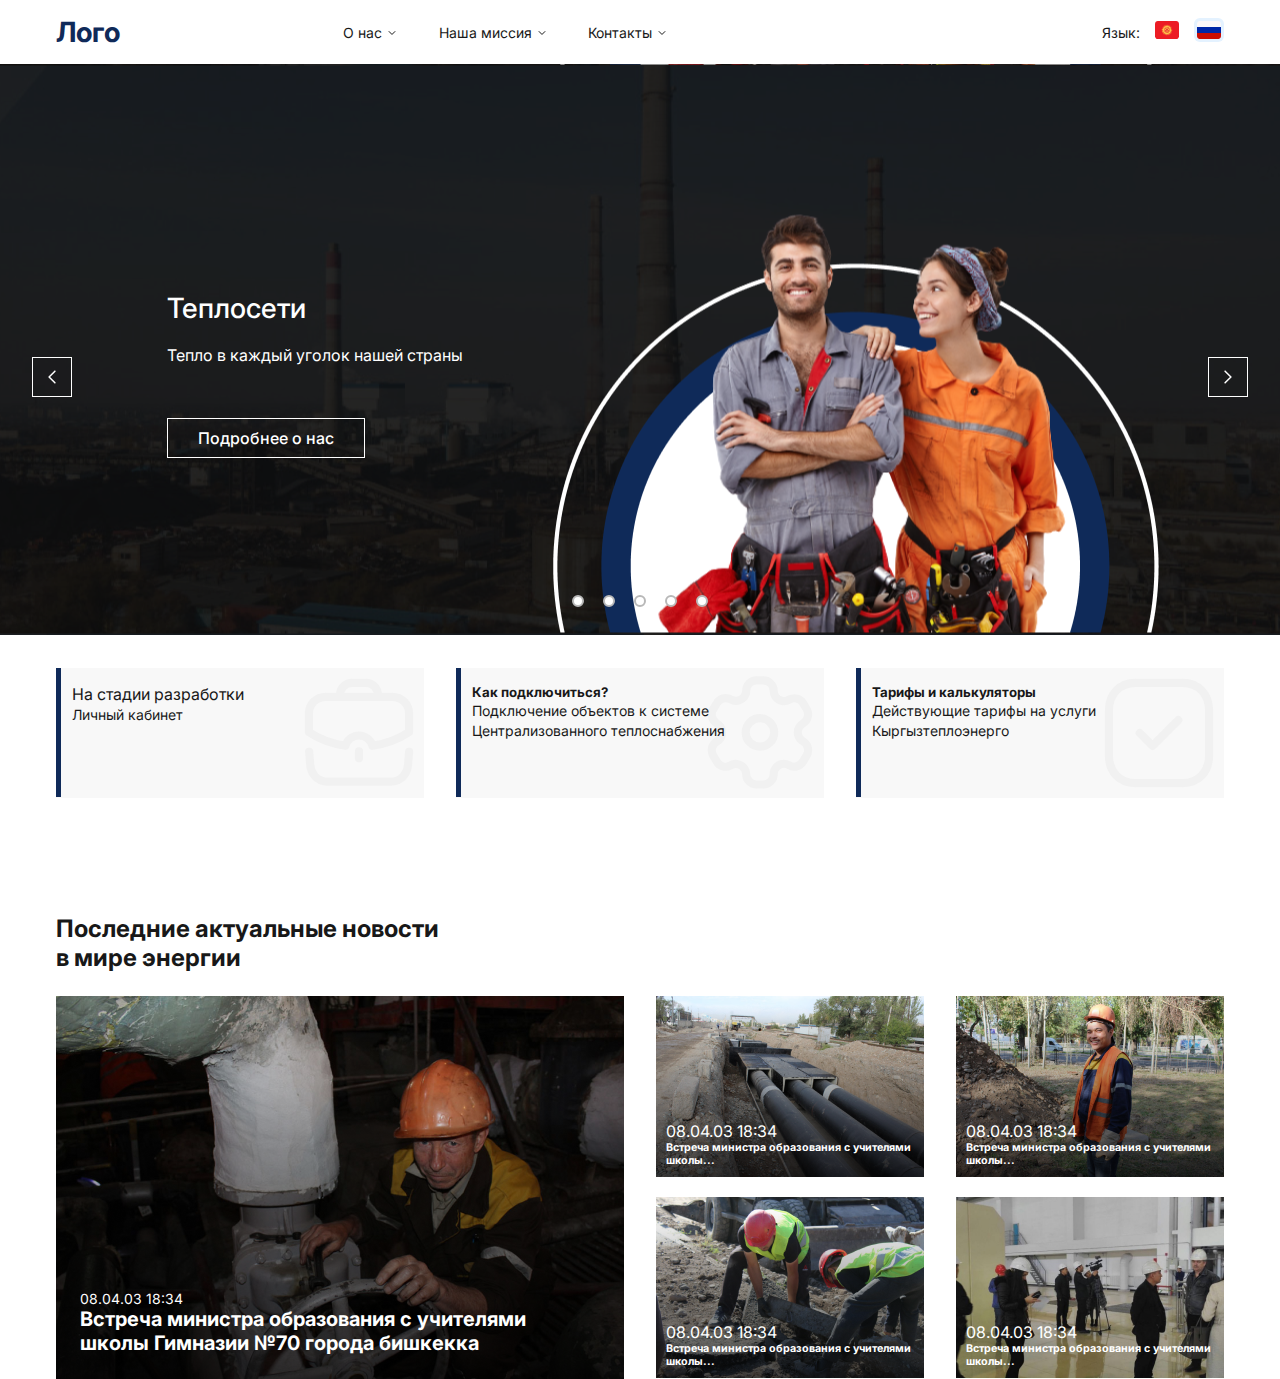
==== index.html @ a93fd265 "Beginning of workadded header,main,section." ====
<!DOCTYPE html>
<html lang="en">
  <head>
    <meta charset="UTF-8" />
    <meta http-equiv="X-UA-Compatible" content="IE=edge" />
    <meta name="viewport" content="width=device-width, initial-scale=1.0" />
    <link
      href="https://fonts.googleapis.com/css2?family=Inter:wght@400;500;700&display=swap"
      rel="stylesheet"
    />
    <link rel="stylesheet" href="css/header-main__css/style.css" />
    <link rel="stylesheet" href="css/section_css/style.css" />
    <link rel="stylesheet" href="css/news_css/style.css" />
    <link rel="stylesheet" href="css/inform_css/style.css" />
    <title>zeon project</title>
  </head>
  <body>
    <header class="header">
      <div class="container">
        <div class="header__inner">
          <div class="header__logo">Лого</div>
          <nav class="header__nav">
            <ul class="nav__ul">
              <li class="nav__link">
                <a href="#">О нас</a><img src="./img/arrow.svg" alt="arrow" />
              </li>
              <li class="nav__link">
                <a href="#">Наша миссия</a
                ><img src="./img/arrow.svg" alt="arrow" />
              </li>
              <li class="nav__link">
                <a href="#">Контакты</a
                ><img src="./img/arrow.svg" alt="arrow" />
              </li>
            </ul>
            <div class="nav__lang">
              <p>Язык:</p>
              <a href="#"><img src="./img/kg.svg" alt="ksflag" /></a>
              <a href="#"><img src="./img/ru.svg" alt="" /></a>
            </div>
          </nav>
        </div>
      </div>
    </header>
    <main class="main">
      <div class="main__banner">
        <div class="main__inner">
          <div class="main__arrow_desc">
            <div><img src="./img/arrowleft.svg" alt="" /></div>
            <div class="main__description">
              <div class="main__description_title">Теплосети</div>
              <div class="main__description_sub-title">
                Тепло в каждый уголок нашей страны
              </div>
              <div class="main__description_btn">
                <a href="#">Подробнее о нас</a>
              </div>
            </div>
          </div>
          <div><img src="./img/arrowrigth.svg" alt="" /></div>
        </div>
        <div class="main__cyrcles container">
          <div class="main__cyrles_cyrle"></div>
          <div class="main__cyrles_cyrle"></div>
          <div class="main__cyrles_cyrle"></div>
          <div class="main__cyrles_cyrle"></div>
          <div class="main__cyrles_cyrle"></div>
        </div>
      </div>
      <section class="section container">
        <div class="section__inform">
          <div class="sectiom__inform_block">
            <div class="block__border"></div>
            <div class="section__title">
              <p>На стадии разработки</p>
              <p><a href="#">Личный кабинет</a></p>
            </div>
            <img src="./img/work.svg" alt="" />
          </div>
          <div class="sectiom__inform_block">
            <div class="block__border"></div>
            <div class="section__title">
              <h5>Как подключиться?</h5>
              <p>
                <a href="#"
                  >Подключение объектов к системе Централизованного
                  теплоснабжения</a
                >
              </p>
            </div>
            <img src="./img/setting.svg" alt="" />
          </div>
          <div class="sectiom__inform_block">
            <div class="block__border"></div>
            <div class="section__title">
              <h5>Тарифы и калькуляторы</h5>
              <p>
                <a href="#">Действующие тарифы на услуги Кыргызтеплоэнерго</a>
              </p>
            </div>
            <img src="./img/square.svg" alt="" />
          </div>
        </div>
      </section>
      <section class="container">
        <p class="news__title">Последние актуальные новости в мире энергии</p>
        <div class="section__news">
          <div class="section__news__base">
            <p>08.04.03 18:34</p>
            <h6>
              Встреча министра образования с учителями школы Гимназии №70 города
              бишкекка
            </h6>
          </div>
          <div class="section__news_sub">
            <div>
              <div class="subsectioin subsectioin_one subsectioin__margin">
                <p>08.04.03 18:34</p>
                <h6>Встреча министра образования с учителями школы...</h6>
              </div>
              <div class="subsectioin subsectioin_two">
                <p>08.04.03 18:34</p>
                <h6>Встреча министра образования с учителями школы...</h6>
              </div>
            </div>

            <div>
              <div class="subsectioin subsectioin_tree subsectioin__margin">
                <p>08.04.03 18:34</p>
                <h6>Встреча министра образования с учителями школы...</h6>
              </div>
              <div class="subsectioin subsectioin_four">
                <p>08.04.03 18:34</p>
                <h6>Встреча министра образования с учителями школы...</h6>
              </div>
            </div>
          </div>
        </div>
      </section>
      <!-- <div class="inform__block container">
        <div class="inform__block_started"></div>
        <div class="inform__empty-div"></div>
        <div class="inform__block_objective">
          <div class="inform__empty-obj"></div>
        </div>
        <div class="inform__block_aboutUs">
          <div class="inform__empty-div"></div>
        </div>
        <div class="photo"></div>
      </div> -->
    </main>
  </body>
</html>
---- css/header-main__css/style.css ----
* {
  margin: 0;
  padding: 0;
  box-sizing: border-box;
}
body {
  font-family: "Inter", sans-serif;
  color: #181818;
  left: 0;
  top: 0;
  font-weight: 400;
}
.container {
  margin: 0 auto;
  max-width: 1168px;
}

/* header ================= */

.header__inner {
  height: 64px;
  display: flex;
  justify-content: space-between;
  align-items: center;
}
.header__logo {
  font-size: 28px;
  font-weight: 700;
  color: #0f2a59;
  width: 200px;
}

.header__nav {
  width: 881px;
  display: flex;
  justify-content: space-between;
}

.nav__ul {
  list-style: none;
  width: 325px;
  display: flex;
  justify-content: space-between;
  align-items: center;
}

.nav__link a {
  font-size: 14px;
  font-weight: 400;
  text-decoration: none;
  color: #181818;
}
.nav__link img {
  margin-left: 4px;
}

.nav__lang {
  width: 122px;
  display: flex;
  justify-content: space-between;
  align-items: center;
}

.nav__lang p {
  font-size: 14px;
  font-weight: 400;
}

/* main ============ */
/* .main {
  width: 100%;
  height: 568px;
} */
.main__banner {
  background-image: url(./main_img/fotka.png);
  /* width: 100%; */
  /* max-width: 1366px; */
  /* height: auto; */
  background-position: center center;
  background-color: #464646;
  /* margin: 0 auto; */
  /* background-size: cover; */
}
/* .main__banner {
  height: 567px;
} */

.main__inner {
  /* height: 567px; */
  /* margin: 227px 0 128px; */
  margin: 0 32px;
  padding: 227px 0 128px;
  display: flex;
  justify-content: space-between;
  align-items: center;
  text-align: center;
}

.main__description {
  width: 343px;
  height: 176px;
  display: flex;
  flex-direction: column;
  align-items: start;
}

.main__arrow_desc {
  width: 478px;
  display: flex;
  justify-content: space-between;
  align-items: center;
}

.main__description_title {
  font-size: 28px;
  font-weight: 500;
  color: #ffffff;
}
.main__description_sub-title {
  color: #ffffff;
  margin: 20px 0 53px;
}
.main__description_btn {
  width: 198px;
  height: 40px;
  border: 1px solid white;
  display: flex;
  align-items: center;
  justify-content: center;
}
.main__description_btn a {
  color: #ffffff;
  text-decoration: none;
  font-weight: 500;
}

.main__cyrcles {
  width: 136px;
  display: flex;
  justify-content: space-between;
  padding-bottom: 28px;
}
.main__cyrles_cyrle {
  width: 12px;
  height: 12px;
  border-radius: 50%;
  border: 2px solid #b8b8b8;
  background-color: #ffffff;
}

.main__cyrles_cyrle:hover {
  border: 2px solid #ffffff;
  background-color: #0f2a59;
}
---- css/section_css/style.css ----
.sectiom__inform_block {
  width: 368px;
  height: 130px;
  background-color: #f8f8f8;
  display: flex;
  justify-content: space-between;
}

.section__inform {
  position: relative;
  margin-top: 33px;
  display: flex;
  justify-content: space-between;
  flex-wrap: wrap;
  /* position: relative; */
}
.section__title {
  width: 331px;
  padding: 16px 0 0 16px;
  position: absolute;
}

.section__inform a {
  /* position: absolute; */
  text-decoration: none;
  color: #181818;
  font-size: 14px;
}

.block__border {
  width: 5px;
  height: 129px;
  background-color: #0f2a59;
}
.block__border:hover {
  background-color: #ebebeb;
}
---- css/news_css/style.css ----
.section__news {
  display: flex;
}
.section__news__base {
  width: 568px;
  height: 383px;
  background-image: url(../section_css/section_img/caskanews.png);
  color: #ffffff;
  display: flex;
  flex-direction: column;
  justify-content: end;
  padding: 0 0 24px 24px;
}

.section__news__base p {
  font-size: 14px;
}
.section__news__base h6 {
  width: 461px;
  font-size: 20px;
  font-weight: 700;
}

.section__news_sub {
  margin-left: 32px;
  width: 568px;
  height: 383px;
  display: flex;
  justify-content: space-between;
}

.subsectioin {
  width: 268px;
  height: 181px;
  color: #ffffff;
  display: flex;
  flex-direction: column;
  justify-content: end;
  padding: 0 0 10px 10px;
}

.subsectioin__margin {
  margin-bottom: 20px;
}

.news__title {
  max-width: 400px;
  margin: 116px 0 24px;
  font-size: 24px;
  font-weight: 700;
}

.subsectioin_one {
  background-image: url(../section_css/section_img/trubannews.png);
  width: 268px;
  height: 181px;
}

.subsectioin_two {
  background-image: url(../section_css/section_img/krasnayakaska.png);
  width: 268px;
  height: 181px;
}
.subsectioin_tree {
  background-image: url(../section_css/section_img/jiletnews.png);
  width: 268px;
  height: 181px;
}
.subsectioin_four {
  background-image: url(../section_css/section_img/belayakaska.png);
  width: 268px;
  height: 181px;
}
---- css/inform_css/style.css ----
/* .inform__empty-div {
  width: 268px;
  height: 480px;
  background-color: #fafafa;
}
.inform__empty-obj {
  width: 368px;
  height: 480px;
  background-color: #fafafa;
} */
.inform__block_started {
  display: flex;
  background-image: url(../inform_css/inform_img/nature.png);
  background-repeat: no-repeat;
  width: 100%;
  height: 480px;
}

.inform__empty-div {
  background-image: url(../inform_css/inform_img/emptydiv1.png);
  width: 268px;
  height: 480px;
}
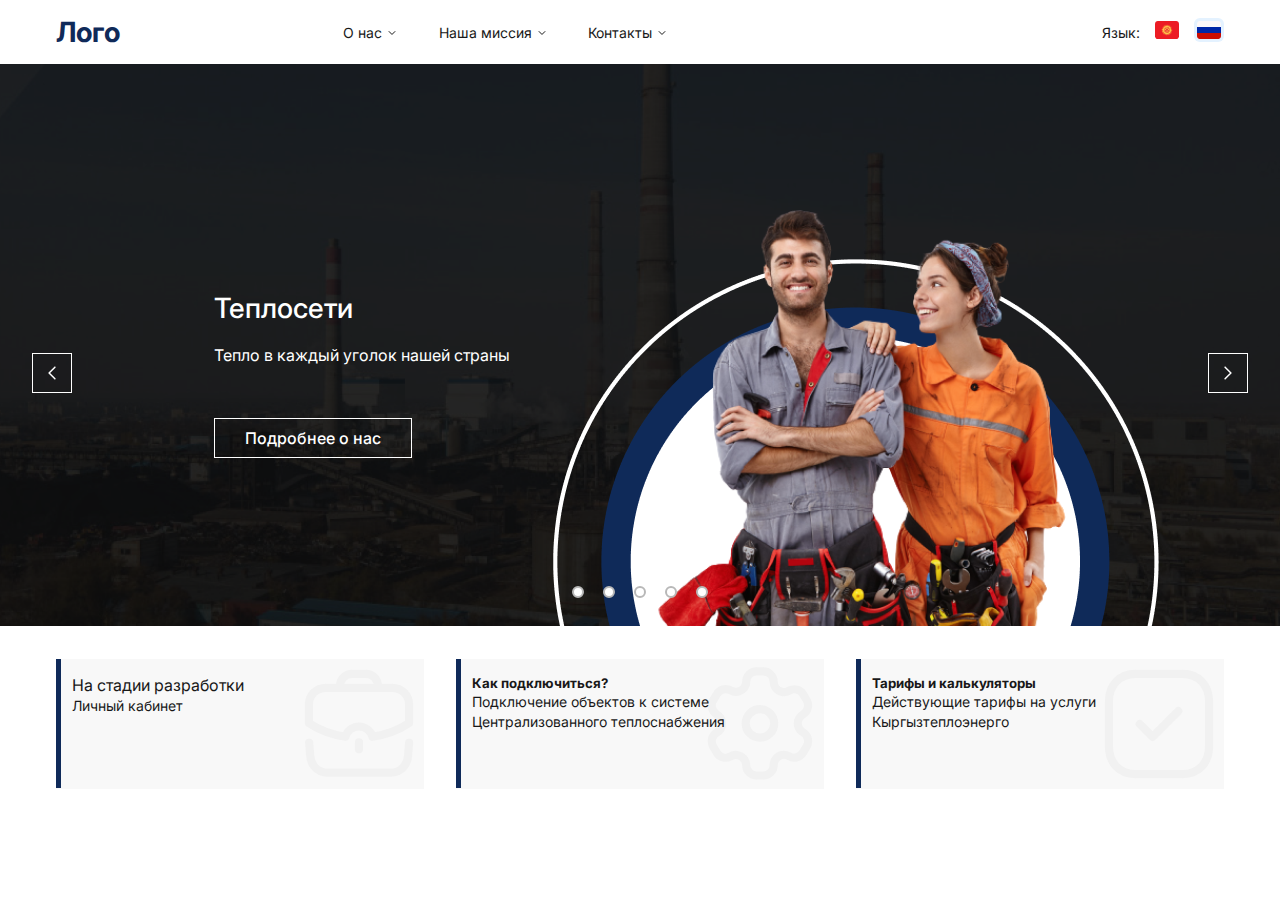
==== commit ecf0ea43: "added footer" ====
--- a/index.html
+++ b/index.html
@@ -12,6 +12,8 @@
     <link rel="stylesheet" href="css/section_css/style.css" />
     <link rel="stylesheet" href="css/news_css/style.css" />
     <link rel="stylesheet" href="css/inform_css/style.css" />
+    <link rel="stylesheet" href="css/footer_css/style.css" />
+    <link rel="stylesheet" href="css/new-page_css/style.css" />
     <title>zeon project</title>
   </head>
   <body>
@@ -22,14 +24,15 @@
           <nav class="header__nav">
             <ul class="nav__ul">
               <li class="nav__link">
-                <a href="#">О нас</a><img src="./img/arrow.svg" alt="arrow" />
-              </li>
-              <li class="nav__link">
-                <a href="#">Наша миссия</a
+                <a href="#aboutUs">О нас</a
                 ><img src="./img/arrow.svg" alt="arrow" />
               </li>
               <li class="nav__link">
-                <a href="#">Контакты</a
+                <a href="#missia">Наша миссия</a
+                ><img src="./img/arrow.svg" alt="arrow" />
+              </li>
+              <li class="nav__link">
+                <a href="#contacts">Контакты</a
                 ><img src="./img/arrow.svg" alt="arrow" />
               </li>
             </ul>
@@ -39,6 +42,7 @@
               <a href="#"><img src="./img/ru.svg" alt="" /></a>
             </div>
           </nav>
+          <div class="burger__menu">X</div>
         </div>
       </div>
     </header>
@@ -46,18 +50,23 @@
       <div class="main__banner">
         <div class="main__inner">
           <div class="main__arrow_desc">
-            <div><img src="./img/arrowleft.svg" alt="" /></div>
+            <div>
+              <img class="main__arrow" src="./img/arrowleft.svg" alt="" />
+            </div>
             <div class="main__description">
               <div class="main__description_title">Теплосети</div>
               <div class="main__description_sub-title">
                 Тепло в каждый уголок нашей страны
               </div>
+
               <div class="main__description_btn">
                 <a href="#">Подробнее о нас</a>
               </div>
             </div>
           </div>
-          <div><img src="./img/arrowrigth.svg" alt="" /></div>
+          <div>
+            <img class="main__arrow" src="./img/arrowrigth.svg" alt="" />
+          </div>
         </div>
         <div class="main__cyrcles container">
           <div class="main__cyrles_cyrle"></div>
@@ -102,7 +111,7 @@
           </div>
         </div>
       </section>
-      <section class="container">
+      <section style="display: none" class="container">
         <p class="news__title">Последние актуальные новости в мире энергии</p>
         <div class="section__news">
           <div class="section__news__base">
@@ -137,17 +146,254 @@
           </div>
         </div>
       </section>
-      <!-- <div class="inform__block container">
-        <div class="inform__block_started"></div>
-        <div class="inform__empty-div"></div>
-        <div class="inform__block_objective">
+      <div style="display: none" class="inform__block container">
+        <div class="inform__block_one">
+          <div class="inform__block_started">
+            <div class="inform__block_desc">
+              <div id="aboutUs" class="inform__block_desc-title">
+                Как мы начинали?
+              </div>
+              <div class="inform__block_desc-p">
+                Методологический подход к экологии как к науке позволяет
+                выделить предмет, задачи и методы исследований. Объекты
+                исследования экологии — в основном, системы выше уровня
+                отдельных организмов: популяции, биоценозы, экосистемы, а также
+                вся биосфера. Предмет изучения — организация и функционирование
+                таких систем. Главная задача прикладной экологии —
+              </div>
+              <div class="inform__block_desc-btn">Подробнее о нас</div>
+            </div>
+          </div>
+          <div class="inform__empty-div"></div>
+        </div>
+        <div class="inform__block_two">
           <div class="inform__empty-obj"></div>
-        </div>
-        <div class="inform__block_aboutUs">
+          <div class="inform__block_objective">
+            <div class="inform__block_desc inform__block_desc_left">
+              <div id="missia" class="inform__block_desc-title">
+                Наша дальнейшая цель и будущее
+              </div>
+              <div class="inform__block_desc-p">
+                Методологический подход к экологии как к науке позволяет
+                выделить предмет, задачи и методы исследований. Объекты
+                исследования экологии — в основном, системы выше уровня
+                отдельных организмов: популяции, биоценозы, экосистемы, а также
+                вся биосфера. Предмет изучения — организация и функционирование
+                таких систем. Главная задача прикладной экологии —
+              </div>
+              <div class="inform__block_desc-btn">Подробнее о нас</div>
+            </div>
+          </div>
+        </div>
+        <div class="inform__block_tree">
+          <div class="inform__block_aboutUs">
+            <div class="inform__block_desc">
+              <div class="inform__block_desc-title">Кто мы?</div>
+              <div class="inform__block_desc-p">
+                Методологический подход к экологии как к науке позволяет
+                выделить предмет, задачи и методы исследований. Объекты
+                исследования экологии — в основном, системы выше уровня
+                отдельных организмов: популяции, биоценозы, экосистемы, а также
+                вся биосфера. Предмет изучения — организация и функционирование
+                таких систем. Главная задача прикладной экологии —
+              </div>
+              <div class="inform__block_desc-btn">Подробнее о нас</div>
+            </div>
+          </div>
           <div class="inform__empty-div"></div>
         </div>
-        <div class="photo"></div>
-      </div> -->
+      </div>
     </main>
+    <footer style="display: none" class="footer">
+      <div class="pre__footer container">
+        <span>Как с нами связаться</span>
+        <span>Социальные сети</span>
+      </div>
+
+      <div class="footer__main">
+        <div class="footer__inform container">
+          <div id="contacts" class="footer__contacts">
+            <h4>Наши контакты</h4>
+            <div class="footer__contacts_phone">
+              <img src="./css/footer_css/phone.svg" alt="phone" />
+              <a href="tel:+996777445566">+996 777 44 55 66</a>
+            </div>
+            <div class="footer__contacts_phone">
+              <img src="./css/footer_css/phone.svg" alt="phone" />
+              <a href="tel:+996777445566">+996 777 44 55 66</a>
+            </div>
+            <div class="footer__contacts_phone">
+              <img src="./css/footer_css/phone.svg" alt="phone" />
+              <a href="tel:+996777445566">+996 777 44 55 66</a>
+            </div>
+            <hr />
+            <div class="footer__contacts_phone">
+              <img src="./css/footer_css/facebook.svg" alt="facebook" />
+              <a href="https://www.facebook.com/">Facebook</a>
+            </div>
+            <div class="footer__contacts_phone">
+              <img src="./css/footer_css/whatsapp.png" alt="facebook" />
+              <a href="https://www.instagram.com">Instagram</a>
+            </div>
+            <div class="footer__contacts_phone">
+              <img src="./css/footer_css/youtube.svg" alt="youtube" />
+              <a href="https://www.youtube.com/">Youtube</a>
+            </div>
+            <hr />
+            <div class="footer__contacts_phone">
+              <img src="./css/footer_css/mapaddress.svg" alt="map" />
+              <a
+                href="https://yandex.ru/maps/10309/bishkek/?ll=74.603710%2C42.876366&z=12"
+                >г.Бишкек, пр.Чуй</a
+              >
+            </div>
+          </div>
+          <div class="footer__map">
+            <img src="./css/footer_css/map.png" alt="map" />
+          </div>
+        </div>
+        <hr style="margin-top: 40px" class="container" />
+      </div>
+    </footer>
+
+    <div class="new__page" style="display: none">
+      <header class="header">
+        <div class="container">
+          <div class="header__inner">
+            <div class="header__logo">Лого</div>
+            <nav class="header__nav">
+              <ul class="nav__ul">
+                <li class="nav__link">
+                  <a href="#">О нас</a><img src="./img/arrow.svg" alt="arrow" />
+                </li>
+                <li class="nav__link">
+                  <a href="#">Наша миссия</a
+                  ><img src="./img/arrow.svg" alt="arrow" />
+                </li>
+                <li class="nav__link">
+                  <a href="#">Контакты</a
+                  ><img src="./img/arrow.svg" alt="arrow" />
+                </li>
+              </ul>
+              <div class="nav__lang">
+                <p>Язык:</p>
+                <a href="#"><img src="./img/kg.svg" alt="ksflag" /></a>
+                <a href="#"><img src="./img/ru.svg" alt="" /></a>
+              </div>
+            </nav>
+          </div>
+        </div>
+      </header>
+      <div class="main__page">
+        <div class="container">
+          <div class="main__page_title">Название страницы</div>
+          <p>
+            Josh Frydenberg was elected to the Australian Parliament in 2010 as
+            the Member for Kooyong. He is the seventh person since Federation to
+            hold this seat. Josh Frydenberg was elected to the Australian
+            Parliament in 2010 as the Member for Kooyong. He is the seventh
+            person since Federation to hold this seat. Josh Frydenberg was
+            elected to the Australian Parliament in 2010 as the Member for
+            Kooyong. He is the seventh person since Federation to hold this
+            seat. Josh Frydenberg was elected to the Australian Parliament in
+            2010 as the Member for Kooyong. He is the seventh person since
+            Federation to hold this seat. Josh Frydenberg was elected to the
+            Australian Parliament in 2010 as the Member for Kooyong. He is the
+            seventh person since Federation to hold this seat. Josh Frydenberg
+            was elected to the Australian Parliament in 2010 as the Member for
+            Kooyong. He is the seventh person since Federation to hold this
+            seat. Josh Frydenberg was elected to the Australian Parliament in
+            2010 as the Member for Kooyong. He is the seventh person since
+            Federation to hold this seat. Josh Frydenberg was elected to the
+            Australian Parliament in 2010 as the Member for Kooyong. He is the
+            seventh person since Federation to hold this seat. Josh Frydenberg
+            was elected to the Australian Parliament in 2010 as the Member for
+            Kooyong. He is the seventh person since Federation to hold this
+            seat. Josh Frydenberg was elected to the Australian Parliament in
+            2010 as the Member for Kooyong. He is the seventh person since
+            Federation to hold this seat. Josh Frydenberg was elected to the
+            Australian Parliament in 2010 as the Member for Kooyong. He is the
+            seventh person since Federation to hold this seat. Josh Frydenberg
+            was elected to the Australian Parliament in 2010 as the Member for
+            Kooyong. He is the seventh person since Federation to hold this
+            seat. Josh Frydenberg was elected to the Australian Parliament in
+            2010 as the Member for Kooyong. He is the seventh person since
+            Federation to hold this seat. Josh Frydenberg was elected to the
+            Australian Parliament in 2010 as the Member for Kooyong. He is the
+            seventh person since Federation to hold this seat. Josh Frydenberg
+            was elected to the Australian Parliament in 2010 as the Member for
+            Kooyong. He is the seventh person since Federation to hold this
+            seat. Josh Frydenberg was elected to the Australian Parliament in
+            2010 as the Member for Kooyong. He is the seventh person since
+            Federation to hold this seat. Josh Frydenberg was elected to the
+            Australian Parliament in 2010 as the Member for Kooyong. He is the
+            seventh person since Federation to hold this seat. Josh Frydenberg
+            was elected to the Australian Parliament in 2010 as the Member for
+            Kooyong. He is the seventh person since Federation to hold this
+            seat. Josh Frydenberg was elected to the Australian Parliament in
+            2010 as the Member for Kooyong. He is the seventh person since
+            Federation to hold this seat. Josh Frydenberg was elected to the
+            Australian Parliament in 2010 as the Member for Kooyong. He is the
+            seventh person since Federation to hold this seat. Josh Frydenberg
+            was elected to the Australian Parliament in 2010 as the Member for
+            Kooyong. He is the seventh person since Federation to hold this
+            seat. Josh Frydenberg was elected to the Australian Parliament in
+            2010 as the Member for Kooyong. He is the seventh person since
+            Federation to hold this seat. Josh Frydenberg was elected to the
+            Australian Parliament in 2010 as the Member for Kooyong. He is the
+            seventh person since Federation to hold this seat. Josh Frydenberg
+            was elected to the Australian Parliament in 2010 as the Member for
+            Kooyong. He is the seventh person since Federation to hold this
+            seat.
+          </p>
+        </div>
+      </div>
+      <footer class="footer">
+        <div class="footer__main">
+          <div class="footer__inform container">
+            <div class="footer__contacts">
+              <h4>Наши контакты</h4>
+              <div class="footer__contacts_phone">
+                <img src="./css/footer_css/phone.svg" alt="phone" />
+                <a href="tel:+996777445566">+996 777 44 55 66</a>
+              </div>
+              <div class="footer__contacts_phone">
+                <img src="./css/footer_css/phone.svg" alt="phone" />
+                <a href="tel:+996777445566">+996 777 44 55 66</a>
+              </div>
+              <div class="footer__contacts_phone">
+                <img src="./css/footer_css/phone.svg" alt="phone" />
+                <a href="tel:+996777445566">+996 777 44 55 66</a>
+              </div>
+              <hr />
+              <div class="footer__contacts_phone">
+                <img src="./css/footer_css/facebook.svg" alt="facebook" />
+                <a href="https://www.facebook.com/">Facebook</a>
+              </div>
+              <div class="footer__contacts_phone">
+                <img src="./css/footer_css/whatsapp.png" alt="facebook" />
+                <a href="https://www.instagram.com">Instagram</a>
+              </div>
+              <div class="footer__contacts_phone">
+                <img src="./css/footer_css/youtube.svg" alt="youtube" />
+                <a href="https://www.youtube.com/">Youtube</a>
+              </div>
+              <hr />
+              <div class="footer__contacts_phone">
+                <img src="./css/footer_css/mapaddress.svg" alt="map" />
+                <a
+                  href="https://yandex.ru/maps/10309/bishkek/?ll=74.603710%2C42.876366&z=12"
+                  >г.Бишкек, пр.Чуй</a
+                >
+              </div>
+            </div>
+            <div class="footer__map">
+              <img src="./css/footer_css/map.png" alt="map" />
+            </div>
+          </div>
+          <hr style="margin-top: 40px" class="container" />
+        </div>
+      </footer>
+    </div>
   </body>
 </html>
--- a/css/header-main__css/style.css
+++ b/css/header-main__css/style.css
@@ -14,6 +14,22 @@
   margin: 0 auto;
   max-width: 1168px;
 }
+@media (max-width: 1200px) {
+  .container {
+    max-width: 1000px;
+  }
+}
+
+@media (max-width: 1100px) {
+  .container {
+    max-width: 900px;
+  }
+}
+@media (max-width: 900px) {
+  .container {
+    max-width: 760px;
+  }
+}
 
 /* header ================= */
 
@@ -35,7 +51,19 @@
   display: flex;
   justify-content: space-between;
 }
-
+@media (max-width: 570px) {
+  .header__nav {
+    display: none;
+  }
+}
+.burger__menu {
+  display: none;
+}
+@media (max-width: 570px) {
+  .burger__menu {
+    display: block;
+  }
+}
 .nav__ul {
   list-style: none;
   width: 325px;
@@ -50,6 +78,12 @@
   text-decoration: none;
   color: #181818;
 }
+
+.nav__link :hover {
+  color: #000000;
+  opacity: 0.7;
+  transition: 0.5s;
+}
 .nav__link img {
   margin-left: 4px;
 }
@@ -66,28 +100,22 @@
   font-weight: 400;
 }
 
-/* main ============ */
-/* .main {
-  width: 100%;
-  height: 568px;
-} */
 .main__banner {
   background-image: url(./main_img/fotka.png);
-  /* width: 100%; */
-  /* max-width: 1366px; */
-  /* height: auto; */
   background-position: center center;
   background-color: #464646;
-  /* margin: 0 auto; */
-  /* background-size: cover; */
-}
-/* .main__banner {
-  height: 567px;
-} */
+}
+@media (max-width: 700px) {
+  .main__banner {
+    max-width: 750px;
+    background-position: 75% 0;
+  }
+  .main__arrow {
+    display: none;
+  }
+}
 
 .main__inner {
-  /* height: 567px; */
-  /* margin: 227px 0 128px; */
   margin: 0 32px;
   padding: 227px 0 128px;
   display: flex;
@@ -97,8 +125,8 @@
 }
 
 .main__description {
-  width: 343px;
-  height: 176px;
+  max-width: 343px;
+  max-height: 176px;
   display: flex;
   flex-direction: column;
   align-items: start;
@@ -109,6 +137,18 @@
   display: flex;
   justify-content: space-between;
   align-items: center;
+}
+@media (max-width: 700px) {
+  .main__description {
+    background-color: rgba(248, 199, 199, 0.154);
+  }
+  .main__inner {
+    /* padding: 277px 350px 0 0; */
+    /* padding: 0; */
+  }
+  .main__arrow_desc {
+    width: 100%;
+  }
 }
 
 .main__description_title {
@@ -128,10 +168,20 @@
   align-items: center;
   justify-content: center;
 }
+.main__description_btn:hover {
+  background-color: rgb(67, 64, 64);
+  transition: 0.7s;
+  /* opacity: 0.5; */
+}
 .main__description_btn a {
   color: #ffffff;
   text-decoration: none;
   font-weight: 500;
+}
+
+.main__arrow:hover {
+  background-color: rgb(67, 64, 64);
+  transition: 0.7s;
 }
 
 .main__cyrcles {
--- a/css/section_css/style.css
+++ b/css/section_css/style.css
@@ -11,17 +11,29 @@
   margin-top: 33px;
   display: flex;
   justify-content: space-between;
-  flex-wrap: wrap;
-  /* position: relative; */
+}
+@media (max-width: 1000px) {
+  .section__inform {
+    display: flex;
+    justify-content: space-evenly;
+    flex-wrap: wrap;
+  }
+  .sectiom__inform_block {
+    margin-bottom: 20px;
+  }
 }
 .section__title {
   width: 331px;
   padding: 16px 0 0 16px;
   position: absolute;
 }
+@media (max-width: 400px) {
+  .section__title {
+    max-width: 320px;
+  }
+}
 
 .section__inform a {
-  /* position: absolute; */
   text-decoration: none;
   color: #181818;
   font-size: 14px;
--- a/css/inform_css/style.css
+++ b/css/inform_css/style.css
@@ -1,23 +1,87 @@
-/* .inform__empty-div {
-  width: 268px;
-  height: 480px;
-  background-color: #fafafa;
+.inform__block_one,
+.inform__block_two,
+.inform__block_tree {
+  max-width: 1168px;
+  display: flex;
+  position: relative;
 }
-.inform__empty-obj {
-  width: 368px;
-  height: 480px;
-  background-color: #fafafa;
-} */
+.inform__block_one {
+  margin-top: 72px;
+}
+.inform__block_two {
+  margin: 48px 0;
+}
 .inform__block_started {
-  display: flex;
   background-image: url(../inform_css/inform_img/nature.png);
   background-repeat: no-repeat;
-  width: 100%;
+  width: 900px;
   height: 480px;
 }
-
+.inform__block_objective {
+  background-image: url(../inform_css/inform_img/objective.png);
+  background-repeat: no-repeat;
+  width: 800px;
+  height: 480px;
+}
+.inform__block_aboutUs {
+  background-image: url(../inform_css/inform_img/aboutus.png);
+  background-repeat: no-repeat;
+  width: 900px;
+  height: 480px;
+}
 .inform__empty-div {
   background-image: url(../inform_css/inform_img/emptydiv1.png);
   width: 268px;
   height: 480px;
 }
+.inform__empty-obj {
+  width: 368px;
+  height: 480px;
+  background-image: url(../inform_css/inform_img/emptydiv2.png);
+}
+.inform__block_desc {
+  width: 540px;
+  height: 365px;
+  background-color: #fff;
+  position: absolute;
+  right: 0;
+  top: 0;
+  margin: 64px;
+}
+
+.inform__block_desc_left {
+  position: absolute;
+  top: 0;
+  left: 0;
+  margin: 64px;
+}
+.inform__block_desc {
+  padding: 48px 0 0 48px;
+}
+
+.inform__block_desc-title {
+  width: 335px;
+  font-size: 28px;
+  font-weight: 700;
+}
+.inform__block_desc-p {
+  color: #b6b6b6;
+  font-size: 14px;
+  max-width: 444px;
+  margin: 10px 0 20px;
+}
+
+.inform__block_desc-btn {
+  width: 260px;
+  height: 40px;
+  border: 1px solid;
+  font-weight: 500;
+  font-size: 14px;
+  display: flex;
+  justify-content: center;
+  align-items: center;
+}
+.inform__block_desc-btn:hover {
+  background-color: rgb(98, 95, 95);
+  transition: 0.7s;
+}
--- a/css/footer_css/style.css
+++ b/css/footer_css/style.css
@@ -0,0 +1,40 @@
+.footer__main {
+  background-color: #181818;
+  padding: 80px 0 40px;
+  margin-top: 16px;
+}
+.footer__inform {
+  display: flex;
+  justify-content: space-between;
+}
+.footer__contacts {
+  width: 200px;
+  height: 321px;
+}
+.footer__contacts h4 {
+  font-size: 24px;
+  color: #ffffff;
+}
+
+.footer__contacts_phone {
+  margin: 16px 0;
+}
+.footer__contacts_phone a {
+  margin-left: 15px;
+  color: #ffffff;
+}
+.footer__contacts_phone a:hover {
+  color: #e3da39;
+  font-weight: 700;
+}
+
+.footer__map {
+  max-width: 869px;
+}
+.pre__footer span {
+  margin-right: 35px;
+  font-weight: 700;
+}
+.pre__footer {
+  margin-top: 32px;
+}
--- a/css/new-page_css/style.css
+++ b/css/new-page_css/style.css
@@ -0,0 +1,13 @@
+.main__page {
+  margin-top: 32px;
+}
+.main__page p {
+  max-width: 868px;
+  color: #7f8d97;
+  font-size: 14px;
+  margin: 16px 0 93px;
+}
+.main__page_title {
+  font-weight: 700;
+  font-size: 32px;
+}
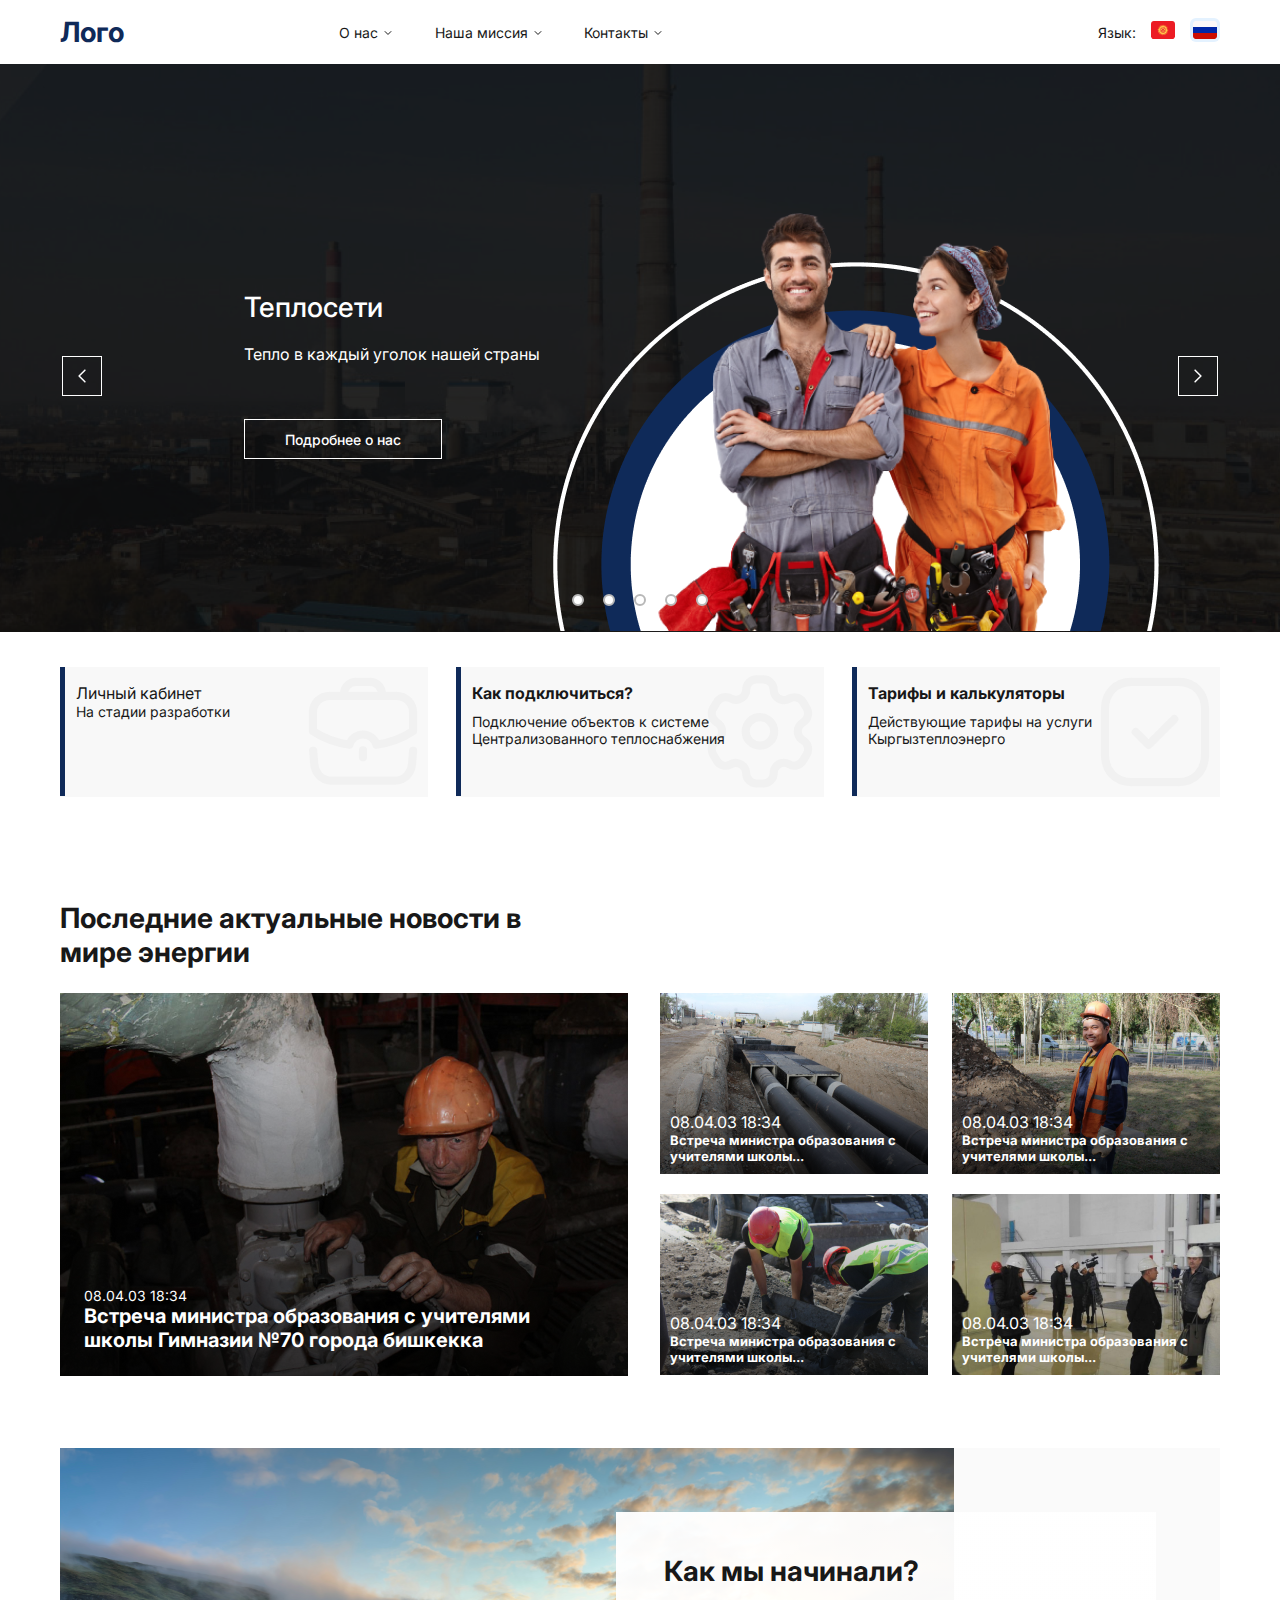
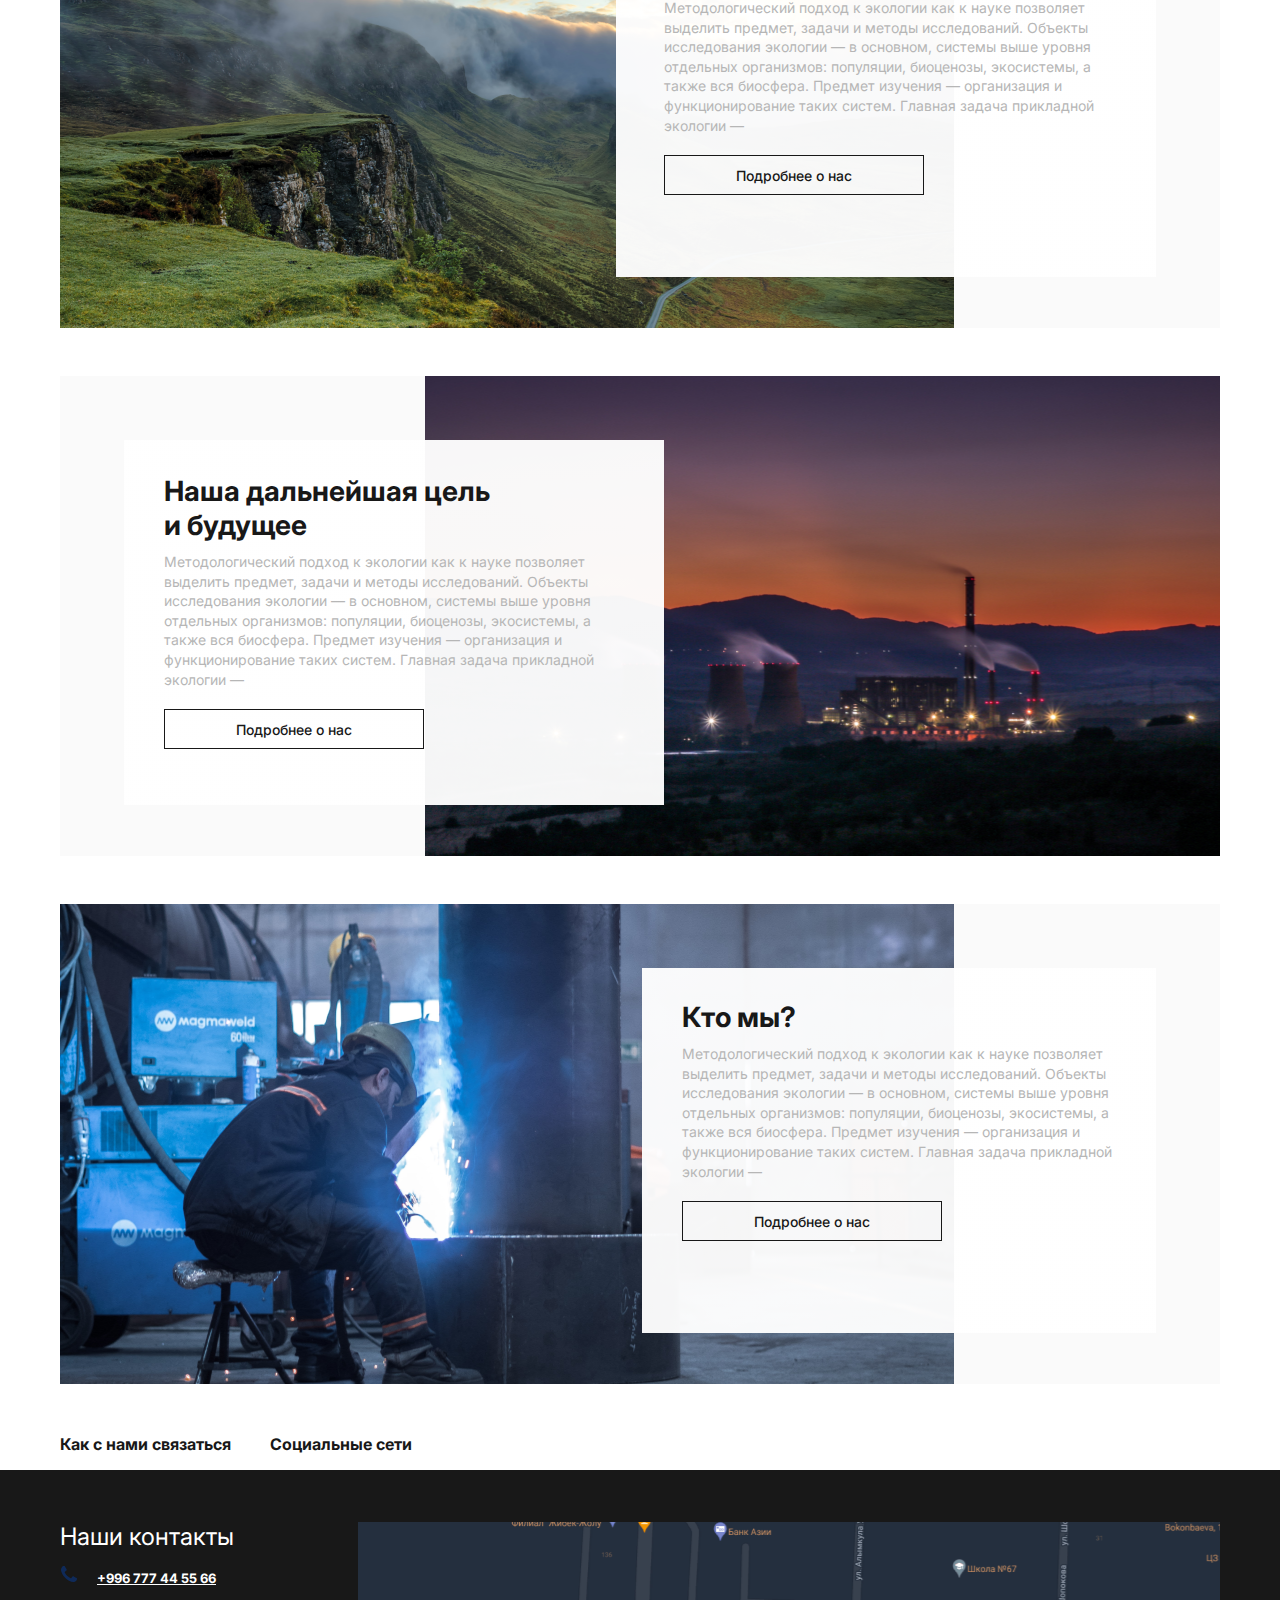
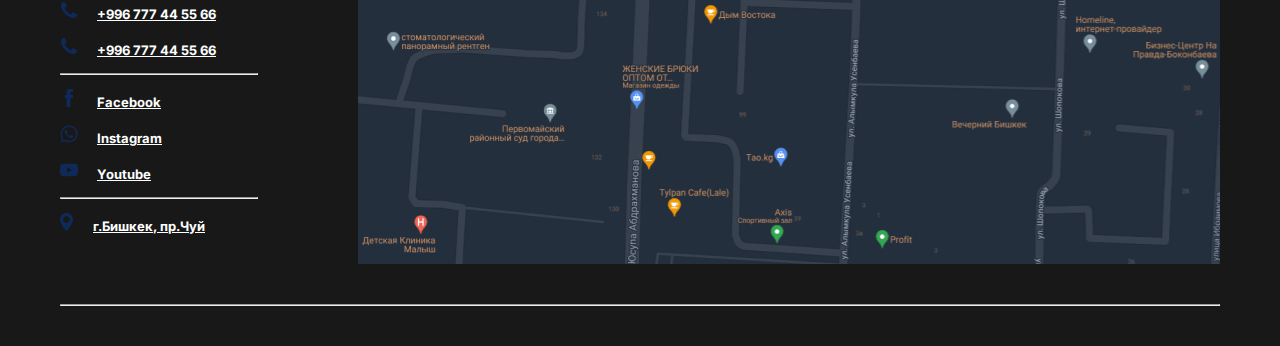
==== commit 838b51c5: "added adaptability" ====
--- a/index.html
+++ b/index.html
@@ -42,7 +42,13 @@
               <a href="#"><img src="./img/ru.svg" alt="" /></a>
             </div>
           </nav>
-          <div class="burger__menu">X</div>
+          <div class="gamburger">
+            <div class="burger__menu">
+              <div class="menu-btn">
+                <div class="menu-btn-burger"></div>
+              </div>
+            </div>
+          </div>
         </div>
       </div>
     </header>
@@ -54,9 +60,11 @@
               <img class="main__arrow" src="./img/arrowleft.svg" alt="" />
             </div>
             <div class="main__description">
-              <div class="main__description_title">Теплосети</div>
-              <div class="main__description_sub-title">
-                Тепло в каждый уголок нашей страны
+              <div>
+                <div class="main__description_title">Теплосети</div>
+                <div class="main__description_sub-title">
+                  Тепло в каждый уголок нашей страны
+                </div>
               </div>
 
               <div class="main__description_btn">
@@ -81,8 +89,8 @@
           <div class="sectiom__inform_block">
             <div class="block__border"></div>
             <div class="section__title">
+              <p><a href="#">Личный кабинет</a></p>
               <p>На стадии разработки</p>
-              <p><a href="#">Личный кабинет</a></p>
             </div>
             <img src="./img/work.svg" alt="" />
           </div>
@@ -90,11 +98,8 @@
             <div class="block__border"></div>
             <div class="section__title">
               <h5>Как подключиться?</h5>
-              <p>
-                <a href="#"
-                  >Подключение объектов к системе Централизованного
-                  теплоснабжения</a
-                >
+              <p class="section__title_par">
+                Подключение объектов к системе Централизованного теплоснабжения
               </p>
             </div>
             <img src="./img/setting.svg" alt="" />
@@ -103,23 +108,25 @@
             <div class="block__border"></div>
             <div class="section__title">
               <h5>Тарифы и калькуляторы</h5>
-              <p>
-                <a href="#">Действующие тарифы на услуги Кыргызтеплоэнерго</a>
+              <p class="section__title_par">
+                Действующие тарифы на услуги Кыргызтеплоэнерго
               </p>
             </div>
             <img src="./img/square.svg" alt="" />
           </div>
         </div>
       </section>
-      <section style="display: none" class="container">
+      <section class="container">
         <p class="news__title">Последние актуальные новости в мире энергии</p>
         <div class="section__news">
           <div class="section__news__base">
-            <p>08.04.03 18:34</p>
-            <h6>
-              Встреча министра образования с учителями школы Гимназии №70 города
-              бишкекка
-            </h6>
+            <div>
+              <p>08.04.03 18:34</p>
+              <h6>
+                Встреча министра образования с учителями школы Гимназии №70
+                города бишкекка
+              </h6>
+            </div>
           </div>
           <div class="section__news_sub">
             <div>
@@ -146,7 +153,7 @@
           </div>
         </div>
       </section>
-      <div style="display: none" class="inform__block container">
+      <div class="inform__block container">
         <div class="inform__block_one">
           <div class="inform__block_started">
             <div class="inform__block_desc">
@@ -169,7 +176,9 @@
         <div class="inform__block_two">
           <div class="inform__empty-obj"></div>
           <div class="inform__block_objective">
-            <div class="inform__block_desc inform__block_desc_left">
+            <div
+              class="inform__block_desc inform__block_desc-two inform__block_desc_left"
+            >
               <div id="missia" class="inform__block_desc-title">
                 Наша дальнейшая цель и будущее
               </div>
@@ -187,7 +196,7 @@
         </div>
         <div class="inform__block_tree">
           <div class="inform__block_aboutUs">
-            <div class="inform__block_desc">
+            <div class="inform__block_desc inform__block_desc-tree">
               <div class="inform__block_desc-title">Кто мы?</div>
               <div class="inform__block_desc-p">
                 Методологический подход к экологии как к науке позволяет
@@ -204,7 +213,7 @@
         </div>
       </div>
     </main>
-    <footer style="display: none" class="footer">
+    <footer class="footer">
       <div class="pre__footer container">
         <span>Как с нами связаться</span>
         <span>Социальные сети</span>
@@ -212,51 +221,64 @@
 
       <div class="footer__main">
         <div class="footer__inform container">
+          <h4 class="footer__contacts_hidden">Наши контакты</h4>
           <div id="contacts" class="footer__contacts">
-            <h4>Наши контакты</h4>
+            <div>
+              <h4 class="footer__contacts_hidden-inner">Наши контакты</h4>
+              <div class="footer__contacts_phone">
+                <img src="./css/footer_css/footer_img/phone.svg" alt="phone" />
+                <a href="tel:+996777445566">+996 777 44 55 66</a>
+              </div>
+
+              <div class="footer__contacts_phone">
+                <img src="./css/footer_css/footer_img/phone.svg" alt="phone" />
+                <a href="tel:+996777445566">+996 777 44 55 66</a>
+              </div>
+              <div class="footer__contacts_phone">
+                <img src="./css/footer_css/footer_img/phone.svg" alt="phone" />
+                <a href="tel:+996777445566">+996 777 44 55 66</a>
+              </div>
+              <hr />
+            </div>
+            <div>
+              <div class="footer__contacts_phone">
+                <img
+                  src="./css/footer_css/footer_img/facebook.svg"
+                  alt="facebook"
+                />
+                <a href="https://www.facebook.com/">Facebook</a>
+              </div>
+              <div class="footer__contacts_phone">
+                <img
+                  src="./css/footer_css/footer_img/whatsapp.png"
+                  alt="facebook"
+                />
+                <a href="https://www.instagram.com">Instagram</a>
+              </div>
+              <div class="footer__contacts_phone">
+                <img
+                  src="./css/footer_css/footer_img/youtube.svg"
+                  alt="youtube"
+                />
+                <a href="https://www.youtube.com/">Youtube</a>
+              </div>
+              <hr />
+            </div>
             <div class="footer__contacts_phone">
-              <img src="./css/footer_css/phone.svg" alt="phone" />
-              <a href="tel:+996777445566">+996 777 44 55 66</a>
-            </div>
-            <div class="footer__contacts_phone">
-              <img src="./css/footer_css/phone.svg" alt="phone" />
-              <a href="tel:+996777445566">+996 777 44 55 66</a>
-            </div>
-            <div class="footer__contacts_phone">
-              <img src="./css/footer_css/phone.svg" alt="phone" />
-              <a href="tel:+996777445566">+996 777 44 55 66</a>
-            </div>
-            <hr />
-            <div class="footer__contacts_phone">
-              <img src="./css/footer_css/facebook.svg" alt="facebook" />
-              <a href="https://www.facebook.com/">Facebook</a>
-            </div>
-            <div class="footer__contacts_phone">
-              <img src="./css/footer_css/whatsapp.png" alt="facebook" />
-              <a href="https://www.instagram.com">Instagram</a>
-            </div>
-            <div class="footer__contacts_phone">
-              <img src="./css/footer_css/youtube.svg" alt="youtube" />
-              <a href="https://www.youtube.com/">Youtube</a>
-            </div>
-            <hr />
-            <div class="footer__contacts_phone">
-              <img src="./css/footer_css/mapaddress.svg" alt="map" />
+              <img src="./css/footer_css/footer_img/mapaddress.svg" alt="map" />
               <a
                 href="https://yandex.ru/maps/10309/bishkek/?ll=74.603710%2C42.876366&z=12"
                 >г.Бишкек, пр.Чуй</a
               >
             </div>
           </div>
-          <div class="footer__map">
-            <img src="./css/footer_css/map.png" alt="map" />
-          </div>
+          <div class="footer__map"></div>
         </div>
         <hr style="margin-top: 40px" class="container" />
       </div>
     </footer>
 
-    <div class="new__page" style="display: none">
+    <div style="display: none" class="new__page">
       <header class="header">
         <div class="container">
           <div class="header__inner">
@@ -264,14 +286,15 @@
             <nav class="header__nav">
               <ul class="nav__ul">
                 <li class="nav__link">
-                  <a href="#">О нас</a><img src="./img/arrow.svg" alt="arrow" />
-                </li>
-                <li class="nav__link">
-                  <a href="#">Наша миссия</a
+                  <a href="#aboutUs">О нас</a
                   ><img src="./img/arrow.svg" alt="arrow" />
                 </li>
                 <li class="nav__link">
-                  <a href="#">Контакты</a
+                  <a href="#missia">Наша миссия</a
+                  ><img src="./img/arrow.svg" alt="arrow" />
+                </li>
+                <li class="nav__link">
+                  <a href="#contacts">Контакты</a
                   ><img src="./img/arrow.svg" alt="arrow" />
                 </li>
               </ul>
@@ -281,6 +304,13 @@
                 <a href="#"><img src="./img/ru.svg" alt="" /></a>
               </div>
             </nav>
+            <div class="gamburger">
+              <div class="burger__menu">
+                <div class="menu-btn">
+                  <div class="menu-btn-burger"></div>
+                </div>
+              </div>
+            </div>
           </div>
         </div>
       </header>
@@ -349,36 +379,47 @@
         </div>
       </div>
       <footer class="footer">
+        <div class="pre__footer container">
+          <span>Как с нами связаться</span>
+          <span>Социальные сети</span>
+        </div>
+
         <div class="footer__main">
           <div class="footer__inform container">
-            <div class="footer__contacts">
-              <h4>Наши контакты</h4>
-              <div class="footer__contacts_phone">
-                <img src="./css/footer_css/phone.svg" alt="phone" />
-                <a href="tel:+996777445566">+996 777 44 55 66</a>
-              </div>
-              <div class="footer__contacts_phone">
-                <img src="./css/footer_css/phone.svg" alt="phone" />
-                <a href="tel:+996777445566">+996 777 44 55 66</a>
-              </div>
-              <div class="footer__contacts_phone">
-                <img src="./css/footer_css/phone.svg" alt="phone" />
-                <a href="tel:+996777445566">+996 777 44 55 66</a>
-              </div>
-              <hr />
-              <div class="footer__contacts_phone">
-                <img src="./css/footer_css/facebook.svg" alt="facebook" />
-                <a href="https://www.facebook.com/">Facebook</a>
-              </div>
-              <div class="footer__contacts_phone">
-                <img src="./css/footer_css/whatsapp.png" alt="facebook" />
-                <a href="https://www.instagram.com">Instagram</a>
-              </div>
-              <div class="footer__contacts_phone">
-                <img src="./css/footer_css/youtube.svg" alt="youtube" />
-                <a href="https://www.youtube.com/">Youtube</a>
-              </div>
-              <hr />
+            <h4 class="footer__contacts_hidden">Наши контакты</h4>
+            <div id="contacts" class="footer__contacts">
+              <div>
+                <h4 class="footer__contacts_hidden-inner">Наши контакты</h4>
+                <div class="footer__contacts_phone">
+                  <img src="./css/footer_css/phone.svg" alt="phone" />
+                  <a href="tel:+996777445566">+996 777 44 55 66</a>
+                </div>
+
+                <div class="footer__contacts_phone">
+                  <img src="./css/footer_css/phone.svg" alt="phone" />
+                  <a href="tel:+996777445566">+996 777 44 55 66</a>
+                </div>
+                <div class="footer__contacts_phone">
+                  <img src="./css/footer_css/phone.svg" alt="phone" />
+                  <a href="tel:+996777445566">+996 777 44 55 66</a>
+                </div>
+                <hr />
+              </div>
+              <div>
+                <div class="footer__contacts_phone">
+                  <img src="./css/footer_css/facebook.svg" alt="facebook" />
+                  <a href="https://www.facebook.com/">Facebook</a>
+                </div>
+                <div class="footer__contacts_phone">
+                  <img src="./css/footer_css/whatsapp.png" alt="facebook" />
+                  <a href="https://www.instagram.com">Instagram</a>
+                </div>
+                <div class="footer__contacts_phone">
+                  <img src="./css/footer_css/youtube.svg" alt="youtube" />
+                  <a href="https://www.youtube.com/">Youtube</a>
+                </div>
+                <hr />
+              </div>
               <div class="footer__contacts_phone">
                 <img src="./css/footer_css/mapaddress.svg" alt="map" />
                 <a
@@ -387,9 +428,7 @@
                 >
               </div>
             </div>
-            <div class="footer__map">
-              <img src="./css/footer_css/map.png" alt="map" />
-            </div>
+            <div class="footer__map"></div>
           </div>
           <hr style="margin-top: 40px" class="container" />
         </div>
--- a/css/header-main__css/style.css
+++ b/css/header-main__css/style.css
@@ -6,13 +6,11 @@
 body {
   font-family: "Inter", sans-serif;
   color: #181818;
-  left: 0;
-  top: 0;
   font-weight: 400;
 }
 .container {
   margin: 0 auto;
-  max-width: 1168px;
+  max-width: 1160px;
 }
 @media (max-width: 1200px) {
   .container {
@@ -56,11 +54,59 @@
     display: none;
   }
 }
+/* .burger__menu start =================== */
+.gamburger {
+  display: none;
+}
 .burger__menu {
-  display: none;
-}
+  margin: 0 auto;
+  display: flex;
+  justify-content: end;
+}
+.menu-btn {
+  align-items: center;
+  width: 50px;
+  height: 50px;
+  background: #181818;
+  display: flex;
+  justify-content: center;
+  position: relative;
+  text-align: center;
+  align-items: center;
+  transition: all 0.5s ease-in-out;
+}
+
+.menu-btn-burger {
+  width: 30px;
+  height: 4px;
+  background: white;
+  border-radius: 3px;
+  transition: all 0.5s ease-in-out;
+}
+
+.menu-btn-burger::after,
+.menu-btn-burger::before {
+  position: absolute;
+  display: flex;
+  justify-content: center;
+  content: "";
+  width: 30px;
+  height: 4px;
+  background: white;
+  border-radius: 3px;
+  transition: all 0.5s ease-in-out;
+}
+
+.menu-btn-burger::after {
+  transform: translateY(-12px);
+}
+
+.menu-btn-burger::before {
+  transform: translateY(12px);
+}
+/* burger-menu end */
 @media (max-width: 570px) {
-  .burger__menu {
+  .gamburger {
     display: block;
   }
 }
@@ -82,6 +128,7 @@
 .nav__link :hover {
   color: #000000;
   opacity: 0.7;
+  box-shadow: 4px 2px 2px #000000;
   transition: 0.5s;
 }
 .nav__link img {
@@ -99,6 +146,13 @@
   font-size: 14px;
   font-weight: 400;
 }
+
+.nav__lang img:hover {
+  transition: 1s;
+  box-shadow: 4px 1px 2px red;
+}
+
+/* main ================== */
 
 .main__banner {
   background-image: url(./main_img/fotka.png);
@@ -108,7 +162,8 @@
 @media (max-width: 700px) {
   .main__banner {
     max-width: 750px;
-    background-position: 75% 0;
+    background-position: 73% 90%;
+    background-size: cover;
   }
   .main__arrow {
     display: none;
@@ -116,17 +171,16 @@
 }
 
 .main__inner {
-  margin: 0 32px;
-  padding: 227px 0 128px;
-  display: flex;
-  justify-content: space-between;
-  align-items: center;
-  text-align: center;
+  margin: 0 62px;
+  padding: 226px 0 128px;
+  display: flex;
+  justify-content: space-between;
+  align-items: center;
 }
 
 .main__description {
   max-width: 343px;
-  max-height: 176px;
+  height: 176px;
   display: flex;
   flex-direction: column;
   align-items: start;
@@ -137,28 +191,17 @@
   display: flex;
   justify-content: space-between;
   align-items: center;
-}
-@media (max-width: 700px) {
-  .main__description {
-    background-color: rgba(248, 199, 199, 0.154);
-  }
-  .main__inner {
-    /* padding: 277px 350px 0 0; */
-    /* padding: 0; */
-  }
-  .main__arrow_desc {
-    width: 100%;
-  }
 }
 
 .main__description_title {
   font-size: 28px;
   font-weight: 500;
   color: #ffffff;
+  text-align: left;
 }
 .main__description_sub-title {
   color: #ffffff;
-  margin: 20px 0 53px;
+  margin: 20px 0 55px;
 }
 .main__description_btn {
   width: 198px;
@@ -167,12 +210,54 @@
   display: flex;
   align-items: center;
   justify-content: center;
+  font-weight: 500;
+  font-size: 14px;
 }
 .main__description_btn:hover {
   background-color: rgb(67, 64, 64);
   transition: 0.7s;
-  /* opacity: 0.5; */
-}
+}
+
+@media (max-width: 700px) {
+  .main__description {
+    align-items: center;
+    width: 300px;
+    height: 380px;
+    display: flex;
+    flex-direction: column;
+    justify-content: space-between;
+    text-align: center;
+  }
+  .main__inner {
+    padding: 0;
+    display: flex;
+    flex-direction: column;
+  }
+  .main__arrow_desc {
+    max-width: 100%;
+    height: 400px;
+    display: flex;
+    flex-direction: column;
+    text-align: center;
+  }
+  .main__description_title {
+    color: #ffffff;
+    font-size: 40px;
+    font-weight: 700;
+    text-align: center;
+  }
+  .main__description_sub-title {
+    color: #ffffff;
+    font-size: 14px;
+  }
+  .main__description_btn {
+    background-color: #032624;
+  }
+  .main__description_btn a {
+    font-size: 18px;
+  }
+}
+
 .main__description_btn a {
   color: #ffffff;
   text-decoration: none;
@@ -188,7 +273,7 @@
   width: 136px;
   display: flex;
   justify-content: space-between;
-  padding-bottom: 28px;
+  padding-bottom: 26px;
 }
 .main__cyrles_cyrle {
   width: 12px;
@@ -202,3 +287,7 @@
   border: 2px solid #ffffff;
   background-color: #0f2a59;
 }
+
+html {
+  scroll-behavior: smooth;
+}
--- a/css/section_css/style.css
+++ b/css/section_css/style.css
@@ -8,9 +8,16 @@
 
 .section__inform {
   position: relative;
-  margin-top: 33px;
+  margin-top: 35px;
   display: flex;
   justify-content: space-between;
+}
+.section__title_par {
+  font-size: 14px;
+  margin-top: 5px;
+}
+.section__title_par {
+  margin-top: 10px;
 }
 @media (max-width: 1000px) {
   .section__inform {
@@ -27,6 +34,14 @@
   padding: 16px 0 0 16px;
   position: absolute;
 }
+.section__title h5 {
+  font-size: 16px;
+  font-weight: 700;
+}
+.section__title p {
+  font-size: 14px;
+  font-weight: 400;
+}
 @media (max-width: 400px) {
   .section__title {
     max-width: 320px;
@@ -36,7 +51,8 @@
 .section__inform a {
   text-decoration: none;
   color: #181818;
-  font-size: 14px;
+  font-size: 16px;
+  font-weight: 400;
 }
 
 .block__border {
--- a/css/news_css/style.css
+++ b/css/news_css/style.css
@@ -2,8 +2,10 @@
   display: flex;
 }
 .section__news__base {
-  width: 568px;
+  width: 100%;
+  max-width: 568px;
   height: 383px;
+  max-height: 383px;
   background-image: url(../section_css/section_img/caskanews.png);
   color: #ffffff;
   display: flex;
@@ -11,26 +13,24 @@
   justify-content: end;
   padding: 0 0 24px 24px;
 }
-
 .section__news__base p {
   font-size: 14px;
 }
 .section__news__base h6 {
-  width: 461px;
+  max-width: 461px;
   font-size: 20px;
   font-weight: 700;
 }
-
 .section__news_sub {
   margin-left: 32px;
-  width: 568px;
-  height: 383px;
+  width: 100%;
+  max-width: 568px;
   display: flex;
   justify-content: space-between;
 }
-
 .subsectioin {
   width: 268px;
+  max-width: 268px;
   height: 181px;
   color: #ffffff;
   display: flex;
@@ -38,24 +38,25 @@
   justify-content: end;
   padding: 0 0 10px 10px;
 }
+.subsectioin h6 {
+  font-weight: 700;
+  font-size: 13px;
+}
 
 .subsectioin__margin {
   margin-bottom: 20px;
 }
-
 .news__title {
-  max-width: 400px;
-  margin: 116px 0 24px;
-  font-size: 24px;
+  max-width: 470px;
+  margin: 104px 0 24px;
+  font-size: 28px;
   font-weight: 700;
 }
-
 .subsectioin_one {
   background-image: url(../section_css/section_img/trubannews.png);
   width: 268px;
   height: 181px;
 }
-
 .subsectioin_two {
   background-image: url(../section_css/section_img/krasnayakaska.png);
   width: 268px;
@@ -71,3 +72,35 @@
   width: 268px;
   height: 181px;
 }
+@media (max-width: 1100px) {
+  .section__news {
+    display: flex;
+    flex-direction: column;
+    align-items: center;
+  }
+  .section__news_sub {
+    display: flex;
+    margin: 32px 0;
+  }
+  .news__title {
+    text-align: center;
+    margin: 32px auto;
+  }
+  .section__news__base h6 {
+    margin-right: 10px;
+  }
+}
+@media (max-width: 580px) {
+  .section__news__base {
+    background-size: cover;
+    background-position: 75% 0;
+  }
+  .section__news_sub {
+    display: flex;
+    justify-content: center;
+    flex-wrap: wrap;
+  }
+  .subsectioin h6 {
+    font-size: 20px;
+  }
+}
--- a/css/inform_css/style.css
+++ b/css/inform_css/style.css
@@ -40,13 +40,25 @@
   background-image: url(../inform_css/inform_img/emptydiv2.png);
 }
 .inform__block_desc {
-  width: 540px;
-  height: 365px;
-  background-color: #fff;
+  max-width: 540px;
+  min-height: 365px;
+  background: linear-gradient(
+      0deg,
+      rgba(255, 255, 255, 0.8),
+      rgba(255, 255, 255, 0.8)
+    ),
+    rgba(255, 255, 255, 0.8);
   position: absolute;
   right: 0;
   top: 0;
   margin: 64px;
+  padding: 42px 48px 0 48px;
+}
+.inform__block_desc-two {
+  padding: 34px 20px 0 40px;
+}
+.inform__block_desc-tree {
+  padding: 32px 30px 0 40px;
 }
 
 .inform__block_desc_left {
@@ -55,24 +67,23 @@
   left: 0;
   margin: 64px;
 }
-.inform__block_desc {
-  padding: 48px 0 0 48px;
-}
 
 .inform__block_desc-title {
-  width: 335px;
+  max-width: 335px;
   font-size: 28px;
   font-weight: 700;
 }
 .inform__block_desc-p {
   color: #b6b6b6;
   font-size: 14px;
+  font-weight: 400;
   max-width: 444px;
   margin: 10px 0 20px;
+  line-height: 1.4;
 }
 
 .inform__block_desc-btn {
-  width: 260px;
+  max-width: 260px;
   height: 40px;
   border: 1px solid;
   font-weight: 500;
@@ -85,3 +96,20 @@
   background-color: rgb(98, 95, 95);
   transition: 0.7s;
 }
+
+@media (max-width: 465px) {
+  .inform__block_desc,
+  .inform__block_desc_left {
+    margin: 64px 0;
+  }
+  .inform__block_desc-title {
+    font-size: 20px;
+  }
+  .inform__block_desc-btn {
+    font-size: 20px;
+  }
+  .inform__block_desc-p {
+    height: 100px;
+    overflow: hidden;
+  }
+}
--- a/css/footer_css/style.css
+++ b/css/footer_css/style.css
@@ -1,7 +1,8 @@
 .footer__main {
   background-color: #181818;
-  padding: 80px 0 40px;
+  padding: 52px 0 40px;
   margin-top: 16px;
+  height: 100%;
 }
 .footer__inform {
   display: flex;
@@ -9,19 +10,23 @@
 }
 .footer__contacts {
   width: 200px;
-  height: 321px;
+  height: 330px;
+  margin-right: 100px;
 }
 .footer__contacts h4 {
   font-size: 24px;
+  font-weight: 400;
   color: #ffffff;
 }
 
 .footer__contacts_phone {
-  margin: 16px 0;
+  margin: 14px 0;
 }
 .footer__contacts_phone a {
   margin-left: 15px;
   color: #ffffff;
+  font-size: 13px;
+  font-weight: 700;
 }
 .footer__contacts_phone a:hover {
   color: #e3da39;
@@ -29,12 +34,65 @@
 }
 
 .footer__map {
-  max-width: 869px;
+  height: 342px;
+  background-image: url(../footer_css/footer_img/map.png);
+  width: 869px;
 }
 .pre__footer span {
   margin-right: 35px;
   font-weight: 700;
 }
 .pre__footer {
-  margin-top: 32px;
+  margin-top: 50px;
 }
+.footer__contacts_hidden {
+  display: none;
+}
+@media (max-width: 1200px) {
+  .footer__map {
+    max-width: 500px;
+  }
+}
+
+@media (max-width: 790px) {
+  .footer__inform {
+    display: flex;
+    flex-direction: column;
+    align-items: center;
+    margin: 0 auto;
+  }
+  .footer__contacts_hidden {
+    display: block;
+    font-size: 24px;
+    font-weight: 400;
+    color: #ffffff;
+  }
+  .footer__contacts_hidden-inner {
+    display: none;
+  }
+  .footer__contacts {
+    display: flex;
+    justify-content: space-around;
+    width: 500px;
+    height: 100%;
+  }
+  .footer__map {
+    margin-top: 30px;
+    width: 100%;
+  }
+  .footer__contacts {
+    margin: 0 auto;
+  }
+  .pre__footer {
+    margin-left: 20px;
+  }
+}
+
+@media (max-width: 500px) {
+  .footer__contacts {
+    width: 100%;
+    display: flex;
+    flex-direction: column;
+    align-items: center;
+  }
+}
--- a/css/new-page_css/style.css
+++ b/css/new-page_css/style.css
@@ -6,6 +6,7 @@
   color: #7f8d97;
   font-size: 14px;
   margin: 16px 0 93px;
+  padding: 5px;
 }
 .main__page_title {
   font-weight: 700;
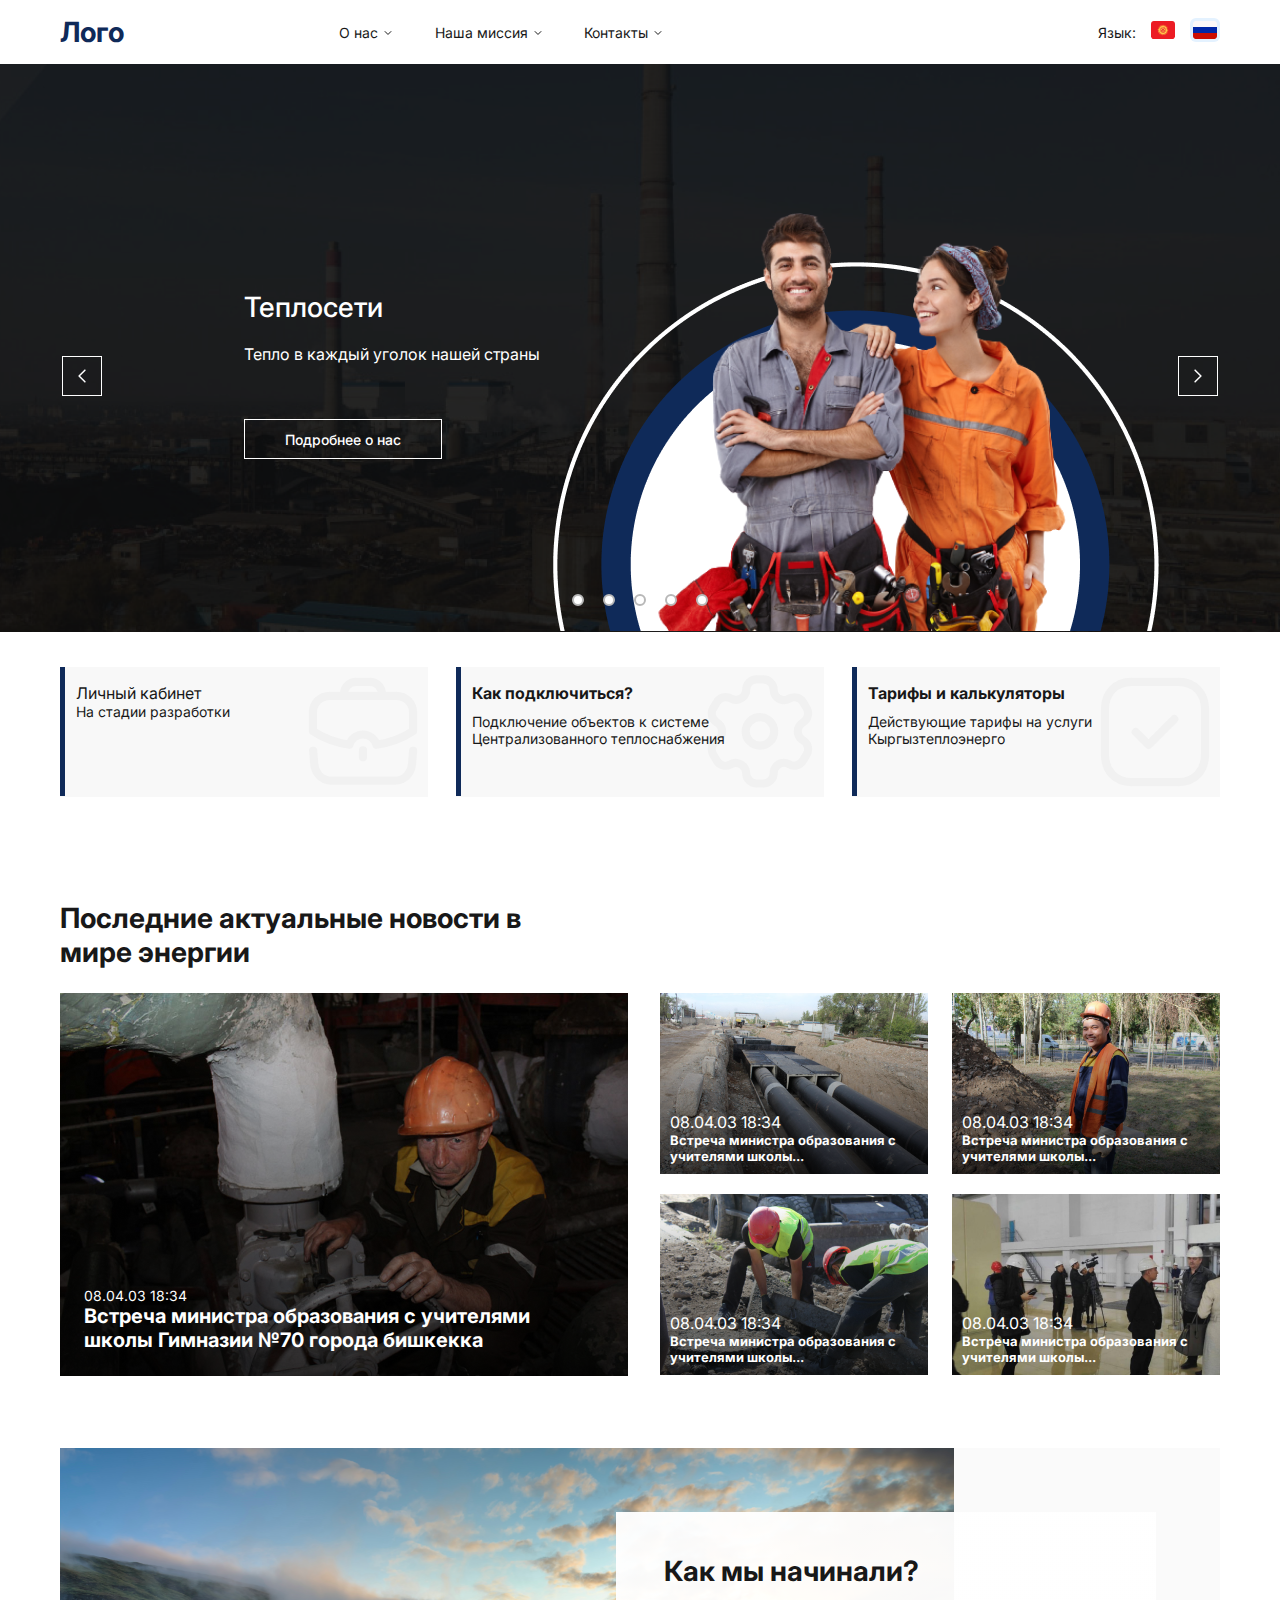
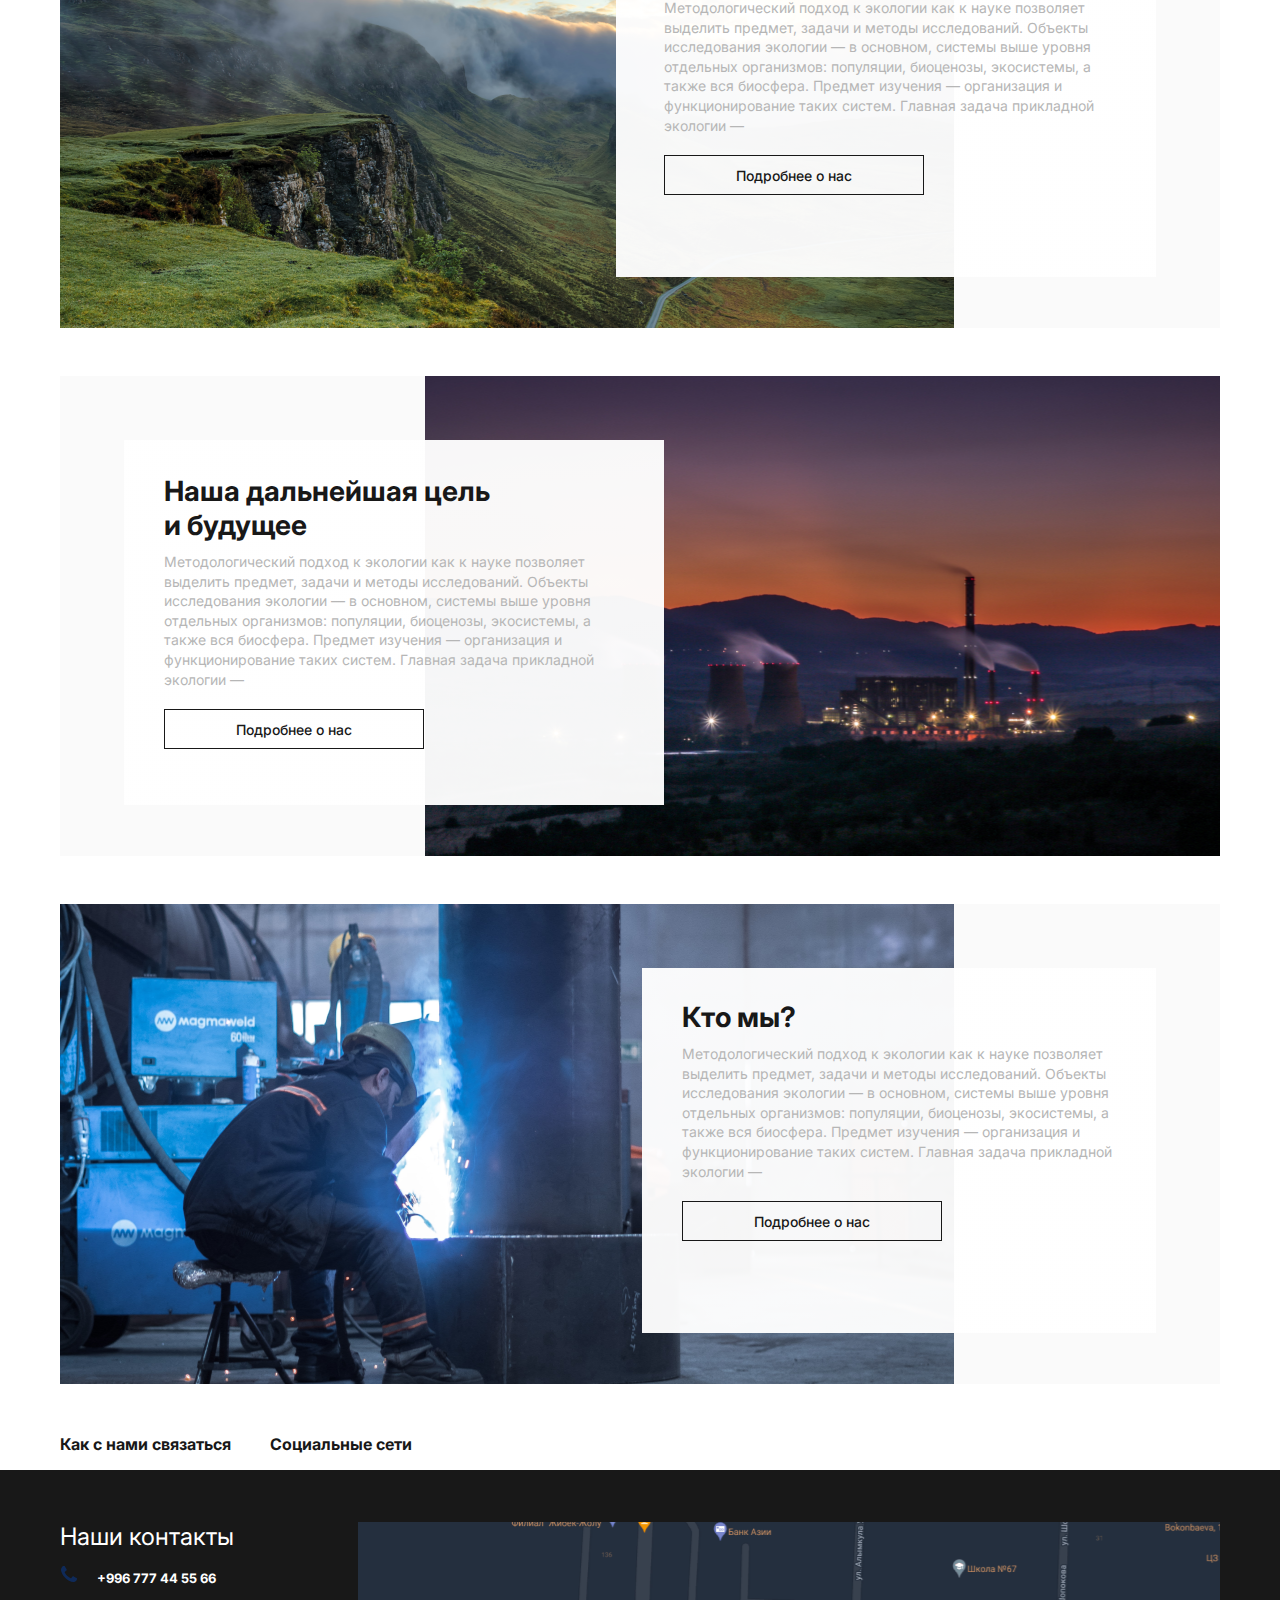
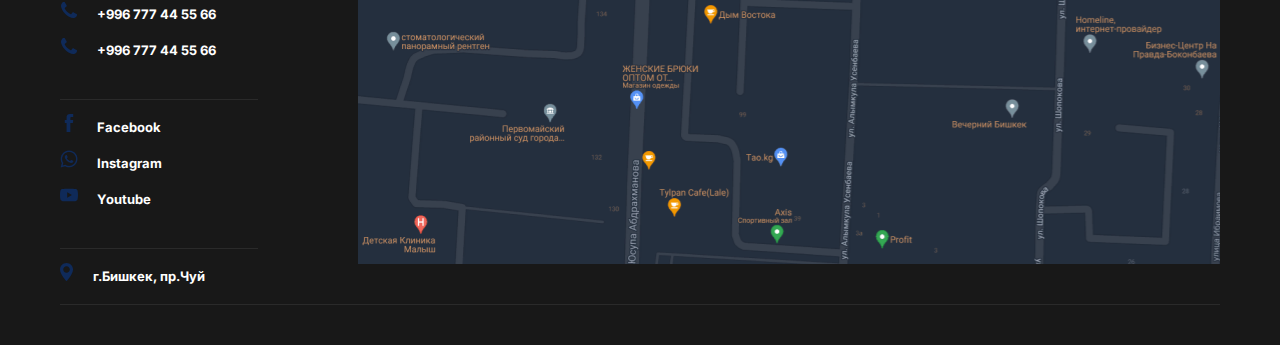
==== commit ee27d59c: "fixed errors footer" ====
--- a/index.html
+++ b/index.html
@@ -20,11 +20,11 @@
     <header class="header">
       <div class="container">
         <div class="header__inner">
-          <div class="header__logo">Лого</div>
+          <div class="header__logo"><a href="#">Лого</a></div>
           <nav class="header__nav">
             <ul class="nav__ul">
               <li class="nav__link">
-                <a href="#aboutUs">О нас</a
+                <a href="new-page.html">О нас</a
                 ><img src="./img/arrow.svg" alt="arrow" />
               </li>
               <li class="nav__link">
@@ -238,7 +238,7 @@
                 <img src="./css/footer_css/footer_img/phone.svg" alt="phone" />
                 <a href="tel:+996777445566">+996 777 44 55 66</a>
               </div>
-              <hr />
+              <div class="container footer__line"></div>
             </div>
             <div>
               <div class="footer__contacts_phone">
@@ -262,7 +262,7 @@
                 />
                 <a href="https://www.youtube.com/">Youtube</a>
               </div>
-              <hr />
+              <div class="container footer__line"></div>
             </div>
             <div class="footer__contacts_phone">
               <img src="./css/footer_css/footer_img/mapaddress.svg" alt="map" />
@@ -272,167 +272,12 @@
               >
             </div>
           </div>
-          <div class="footer__map"></div>
-        </div>
-        <hr style="margin-top: 40px" class="container" />
+          <div class="footer__map">
+            <!-- <img src="./css/footer_css/footer_img/map.png" alt="" /> -->
+          </div>
+        </div>
+        <div class="container footer__line"></div>
       </div>
     </footer>
-
-    <div style="display: none" class="new__page">
-      <header class="header">
-        <div class="container">
-          <div class="header__inner">
-            <div class="header__logo">Лого</div>
-            <nav class="header__nav">
-              <ul class="nav__ul">
-                <li class="nav__link">
-                  <a href="#aboutUs">О нас</a
-                  ><img src="./img/arrow.svg" alt="arrow" />
-                </li>
-                <li class="nav__link">
-                  <a href="#missia">Наша миссия</a
-                  ><img src="./img/arrow.svg" alt="arrow" />
-                </li>
-                <li class="nav__link">
-                  <a href="#contacts">Контакты</a
-                  ><img src="./img/arrow.svg" alt="arrow" />
-                </li>
-              </ul>
-              <div class="nav__lang">
-                <p>Язык:</p>
-                <a href="#"><img src="./img/kg.svg" alt="ksflag" /></a>
-                <a href="#"><img src="./img/ru.svg" alt="" /></a>
-              </div>
-            </nav>
-            <div class="gamburger">
-              <div class="burger__menu">
-                <div class="menu-btn">
-                  <div class="menu-btn-burger"></div>
-                </div>
-              </div>
-            </div>
-          </div>
-        </div>
-      </header>
-      <div class="main__page">
-        <div class="container">
-          <div class="main__page_title">Название страницы</div>
-          <p>
-            Josh Frydenberg was elected to the Australian Parliament in 2010 as
-            the Member for Kooyong. He is the seventh person since Federation to
-            hold this seat. Josh Frydenberg was elected to the Australian
-            Parliament in 2010 as the Member for Kooyong. He is the seventh
-            person since Federation to hold this seat. Josh Frydenberg was
-            elected to the Australian Parliament in 2010 as the Member for
-            Kooyong. He is the seventh person since Federation to hold this
-            seat. Josh Frydenberg was elected to the Australian Parliament in
-            2010 as the Member for Kooyong. He is the seventh person since
-            Federation to hold this seat. Josh Frydenberg was elected to the
-            Australian Parliament in 2010 as the Member for Kooyong. He is the
-            seventh person since Federation to hold this seat. Josh Frydenberg
-            was elected to the Australian Parliament in 2010 as the Member for
-            Kooyong. He is the seventh person since Federation to hold this
-            seat. Josh Frydenberg was elected to the Australian Parliament in
-            2010 as the Member for Kooyong. He is the seventh person since
-            Federation to hold this seat. Josh Frydenberg was elected to the
-            Australian Parliament in 2010 as the Member for Kooyong. He is the
-            seventh person since Federation to hold this seat. Josh Frydenberg
-            was elected to the Australian Parliament in 2010 as the Member for
-            Kooyong. He is the seventh person since Federation to hold this
-            seat. Josh Frydenberg was elected to the Australian Parliament in
-            2010 as the Member for Kooyong. He is the seventh person since
-            Federation to hold this seat. Josh Frydenberg was elected to the
-            Australian Parliament in 2010 as the Member for Kooyong. He is the
-            seventh person since Federation to hold this seat. Josh Frydenberg
-            was elected to the Australian Parliament in 2010 as the Member for
-            Kooyong. He is the seventh person since Federation to hold this
-            seat. Josh Frydenberg was elected to the Australian Parliament in
-            2010 as the Member for Kooyong. He is the seventh person since
-            Federation to hold this seat. Josh Frydenberg was elected to the
-            Australian Parliament in 2010 as the Member for Kooyong. He is the
-            seventh person since Federation to hold this seat. Josh Frydenberg
-            was elected to the Australian Parliament in 2010 as the Member for
-            Kooyong. He is the seventh person since Federation to hold this
-            seat. Josh Frydenberg was elected to the Australian Parliament in
-            2010 as the Member for Kooyong. He is the seventh person since
-            Federation to hold this seat. Josh Frydenberg was elected to the
-            Australian Parliament in 2010 as the Member for Kooyong. He is the
-            seventh person since Federation to hold this seat. Josh Frydenberg
-            was elected to the Australian Parliament in 2010 as the Member for
-            Kooyong. He is the seventh person since Federation to hold this
-            seat. Josh Frydenberg was elected to the Australian Parliament in
-            2010 as the Member for Kooyong. He is the seventh person since
-            Federation to hold this seat. Josh Frydenberg was elected to the
-            Australian Parliament in 2010 as the Member for Kooyong. He is the
-            seventh person since Federation to hold this seat. Josh Frydenberg
-            was elected to the Australian Parliament in 2010 as the Member for
-            Kooyong. He is the seventh person since Federation to hold this
-            seat. Josh Frydenberg was elected to the Australian Parliament in
-            2010 as the Member for Kooyong. He is the seventh person since
-            Federation to hold this seat. Josh Frydenberg was elected to the
-            Australian Parliament in 2010 as the Member for Kooyong. He is the
-            seventh person since Federation to hold this seat. Josh Frydenberg
-            was elected to the Australian Parliament in 2010 as the Member for
-            Kooyong. He is the seventh person since Federation to hold this
-            seat.
-          </p>
-        </div>
-      </div>
-      <footer class="footer">
-        <div class="pre__footer container">
-          <span>Как с нами связаться</span>
-          <span>Социальные сети</span>
-        </div>
-
-        <div class="footer__main">
-          <div class="footer__inform container">
-            <h4 class="footer__contacts_hidden">Наши контакты</h4>
-            <div id="contacts" class="footer__contacts">
-              <div>
-                <h4 class="footer__contacts_hidden-inner">Наши контакты</h4>
-                <div class="footer__contacts_phone">
-                  <img src="./css/footer_css/phone.svg" alt="phone" />
-                  <a href="tel:+996777445566">+996 777 44 55 66</a>
-                </div>
-
-                <div class="footer__contacts_phone">
-                  <img src="./css/footer_css/phone.svg" alt="phone" />
-                  <a href="tel:+996777445566">+996 777 44 55 66</a>
-                </div>
-                <div class="footer__contacts_phone">
-                  <img src="./css/footer_css/phone.svg" alt="phone" />
-                  <a href="tel:+996777445566">+996 777 44 55 66</a>
-                </div>
-                <hr />
-              </div>
-              <div>
-                <div class="footer__contacts_phone">
-                  <img src="./css/footer_css/facebook.svg" alt="facebook" />
-                  <a href="https://www.facebook.com/">Facebook</a>
-                </div>
-                <div class="footer__contacts_phone">
-                  <img src="./css/footer_css/whatsapp.png" alt="facebook" />
-                  <a href="https://www.instagram.com">Instagram</a>
-                </div>
-                <div class="footer__contacts_phone">
-                  <img src="./css/footer_css/youtube.svg" alt="youtube" />
-                  <a href="https://www.youtube.com/">Youtube</a>
-                </div>
-                <hr />
-              </div>
-              <div class="footer__contacts_phone">
-                <img src="./css/footer_css/mapaddress.svg" alt="map" />
-                <a
-                  href="https://yandex.ru/maps/10309/bishkek/?ll=74.603710%2C42.876366&z=12"
-                  >г.Бишкек, пр.Чуй</a
-                >
-              </div>
-            </div>
-            <div class="footer__map"></div>
-          </div>
-          <hr style="margin-top: 40px" class="container" />
-        </div>
-      </footer>
-    </div>
   </body>
 </html>
--- a/css/header-main__css/style.css
+++ b/css/header-main__css/style.css
@@ -7,6 +7,9 @@
   font-family: "Inter", sans-serif;
   color: #181818;
   font-weight: 400;
+}
+:root {
+  --main-primary-blue: #181818;
 }
 .container {
   margin: 0 auto;
@@ -42,6 +45,10 @@
   font-weight: 700;
   color: #0f2a59;
   width: 200px;
+}
+.header__logo a {
+  text-decoration: none;
+  color: #0f2a59;
 }
 
 .header__nav {
@@ -122,7 +129,7 @@
   font-size: 14px;
   font-weight: 400;
   text-decoration: none;
-  color: #181818;
+  color: var(--main-primary-blue);
 }
 
 .nav__link :hover {
--- a/css/section_css/style.css
+++ b/css/section_css/style.css
@@ -12,10 +12,7 @@
   display: flex;
   justify-content: space-between;
 }
-.section__title_par {
-  font-size: 14px;
-  margin-top: 5px;
-}
+
 .section__title_par {
   margin-top: 10px;
 }
--- a/css/news_css/style.css
+++ b/css/news_css/style.css
@@ -29,9 +29,8 @@
   justify-content: space-between;
 }
 .subsectioin {
-  width: 268px;
   max-width: 268px;
-  height: 181px;
+
   color: #ffffff;
   display: flex;
   flex-direction: column;
--- a/css/inform_css/style.css
+++ b/css/inform_css/style.css
@@ -105,9 +105,6 @@
   .inform__block_desc-title {
     font-size: 20px;
   }
-  .inform__block_desc-btn {
-    font-size: 20px;
-  }
   .inform__block_desc-p {
     height: 100px;
     overflow: hidden;
--- a/css/footer_css/style.css
+++ b/css/footer_css/style.css
@@ -1,5 +1,5 @@
 .footer__main {
-  background-color: #181818;
+  background-color: var(--main-primary-blue);
   padding: 52px 0 40px;
   margin-top: 16px;
   height: 100%;
@@ -27,7 +27,9 @@
   color: #ffffff;
   font-size: 13px;
   font-weight: 700;
+  text-decoration: none;
 }
+
 .footer__contacts_phone a:hover {
   color: #e3da39;
   font-weight: 700;
@@ -37,6 +39,8 @@
   height: 342px;
   background-image: url(../footer_css/footer_img/map.png);
   width: 869px;
+  /* background-repeat: no-repeat;
+  background-size: cover; */
 }
 .pre__footer span {
   margin-right: 35px;
@@ -47,6 +51,12 @@
 }
 .footer__contacts_hidden {
   display: none;
+}
+.footer__line {
+  margin-top: 40px;
+  border-bottom: 1px solid #303030;
+  opacity: 80%;
+  height: 1px;
 }
 @media (max-width: 1200px) {
   .footer__map {
@@ -78,7 +88,9 @@
   }
   .footer__map {
     margin-top: 30px;
-    width: 100%;
+    width: 80%;
+    background-size: contain;
+    height: 200px;
   }
   .footer__contacts {
     margin: 0 auto;
